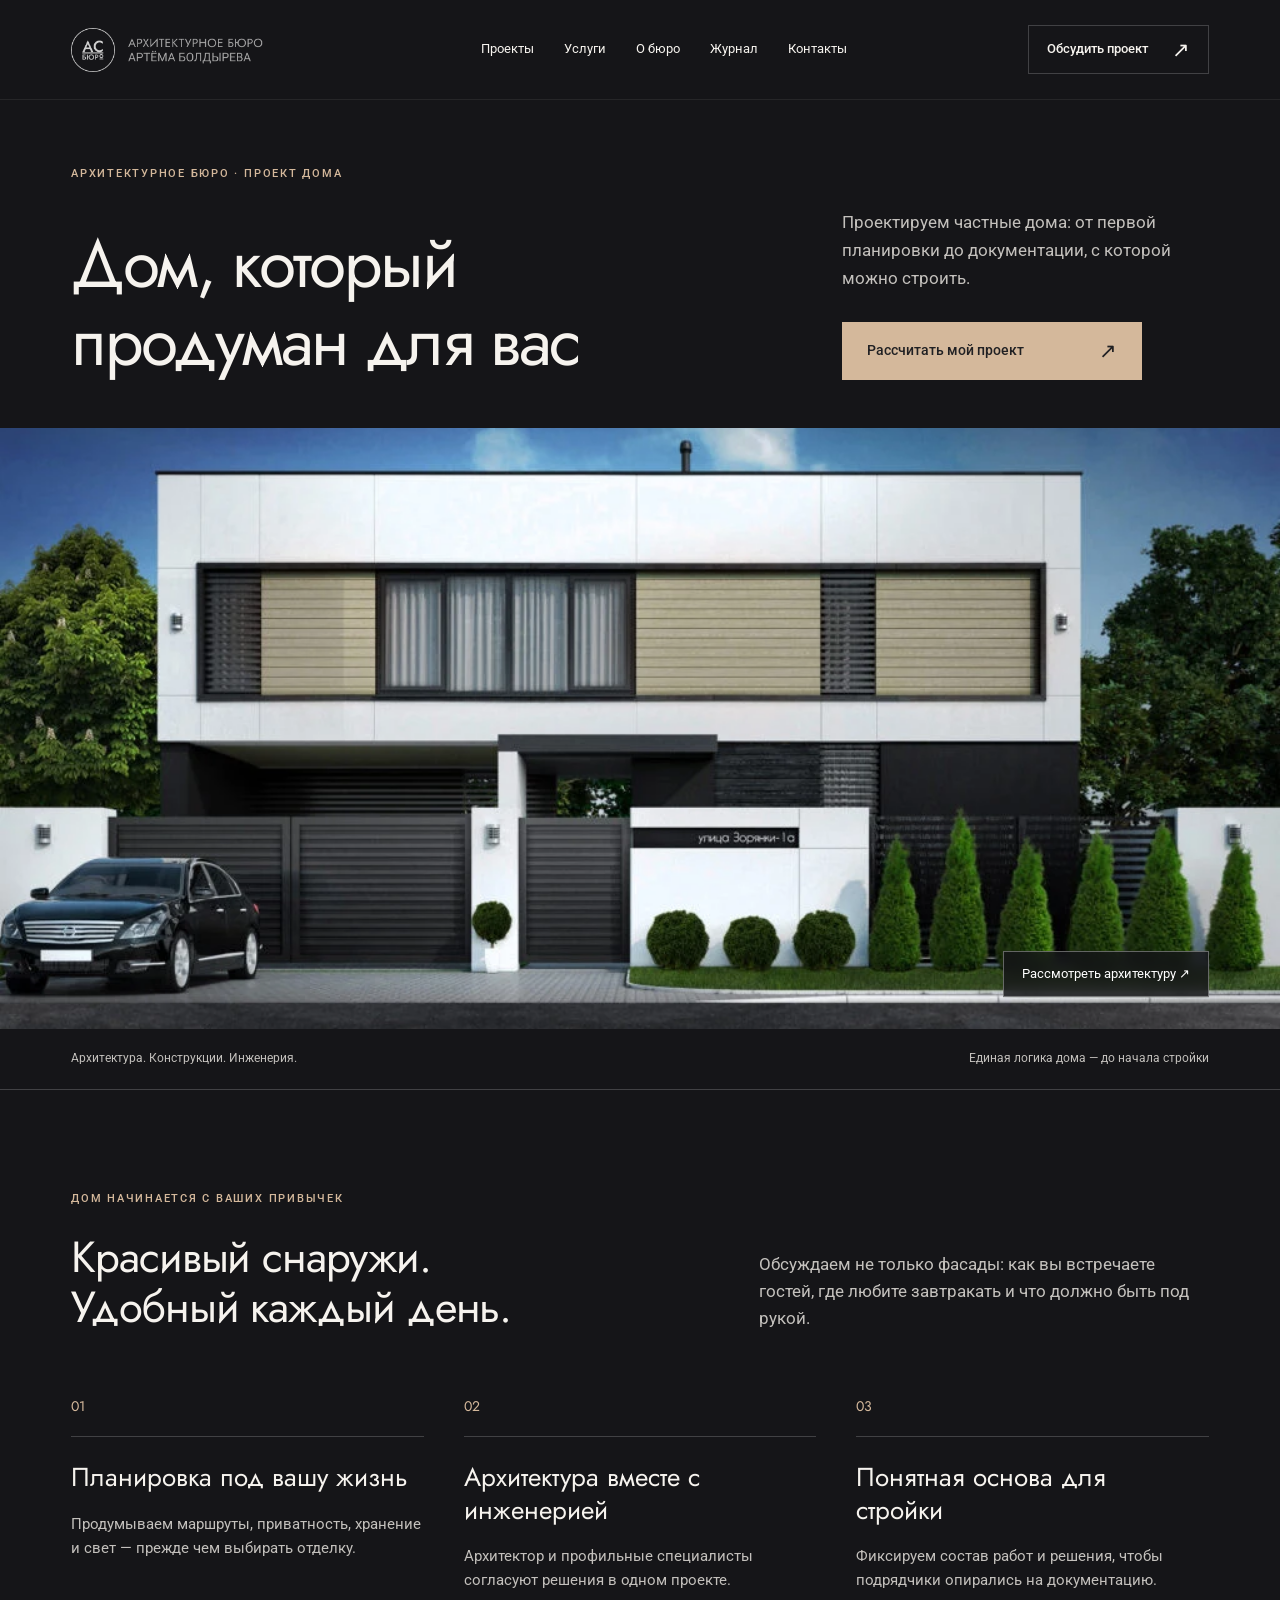
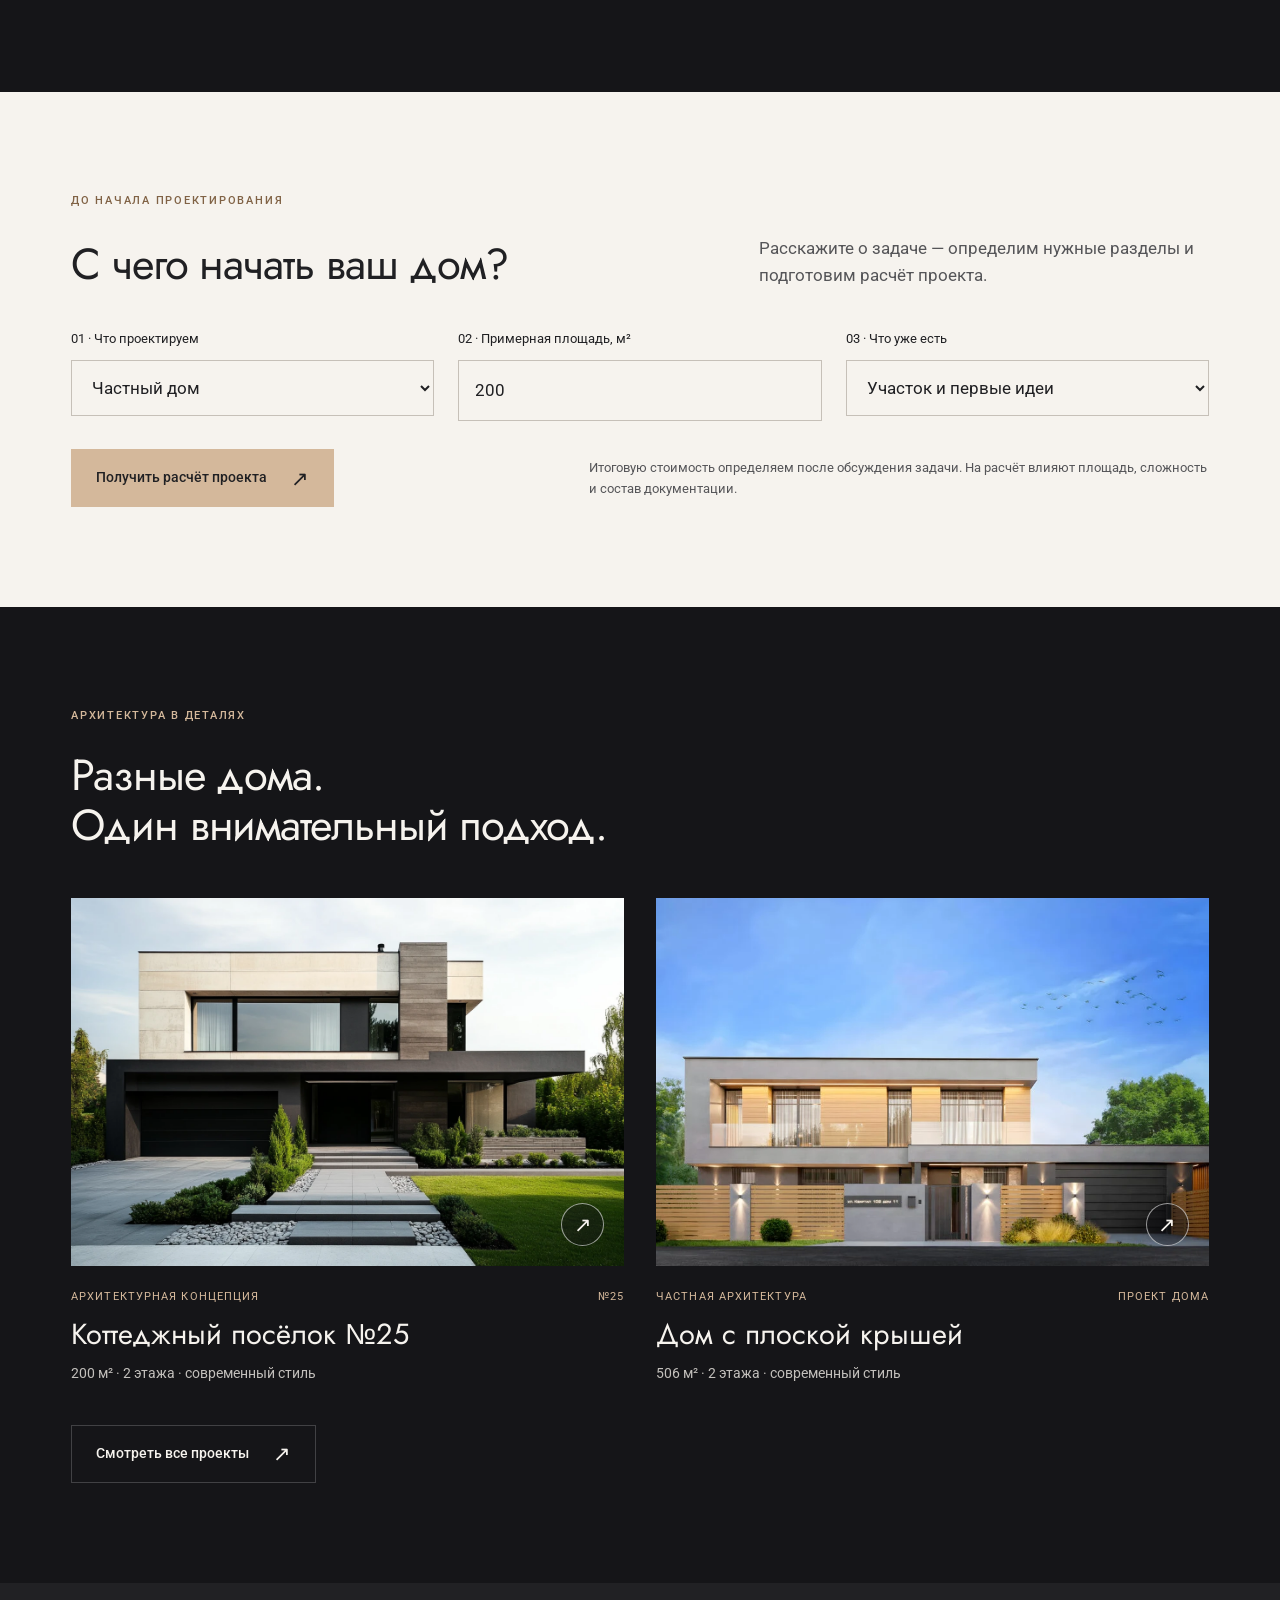
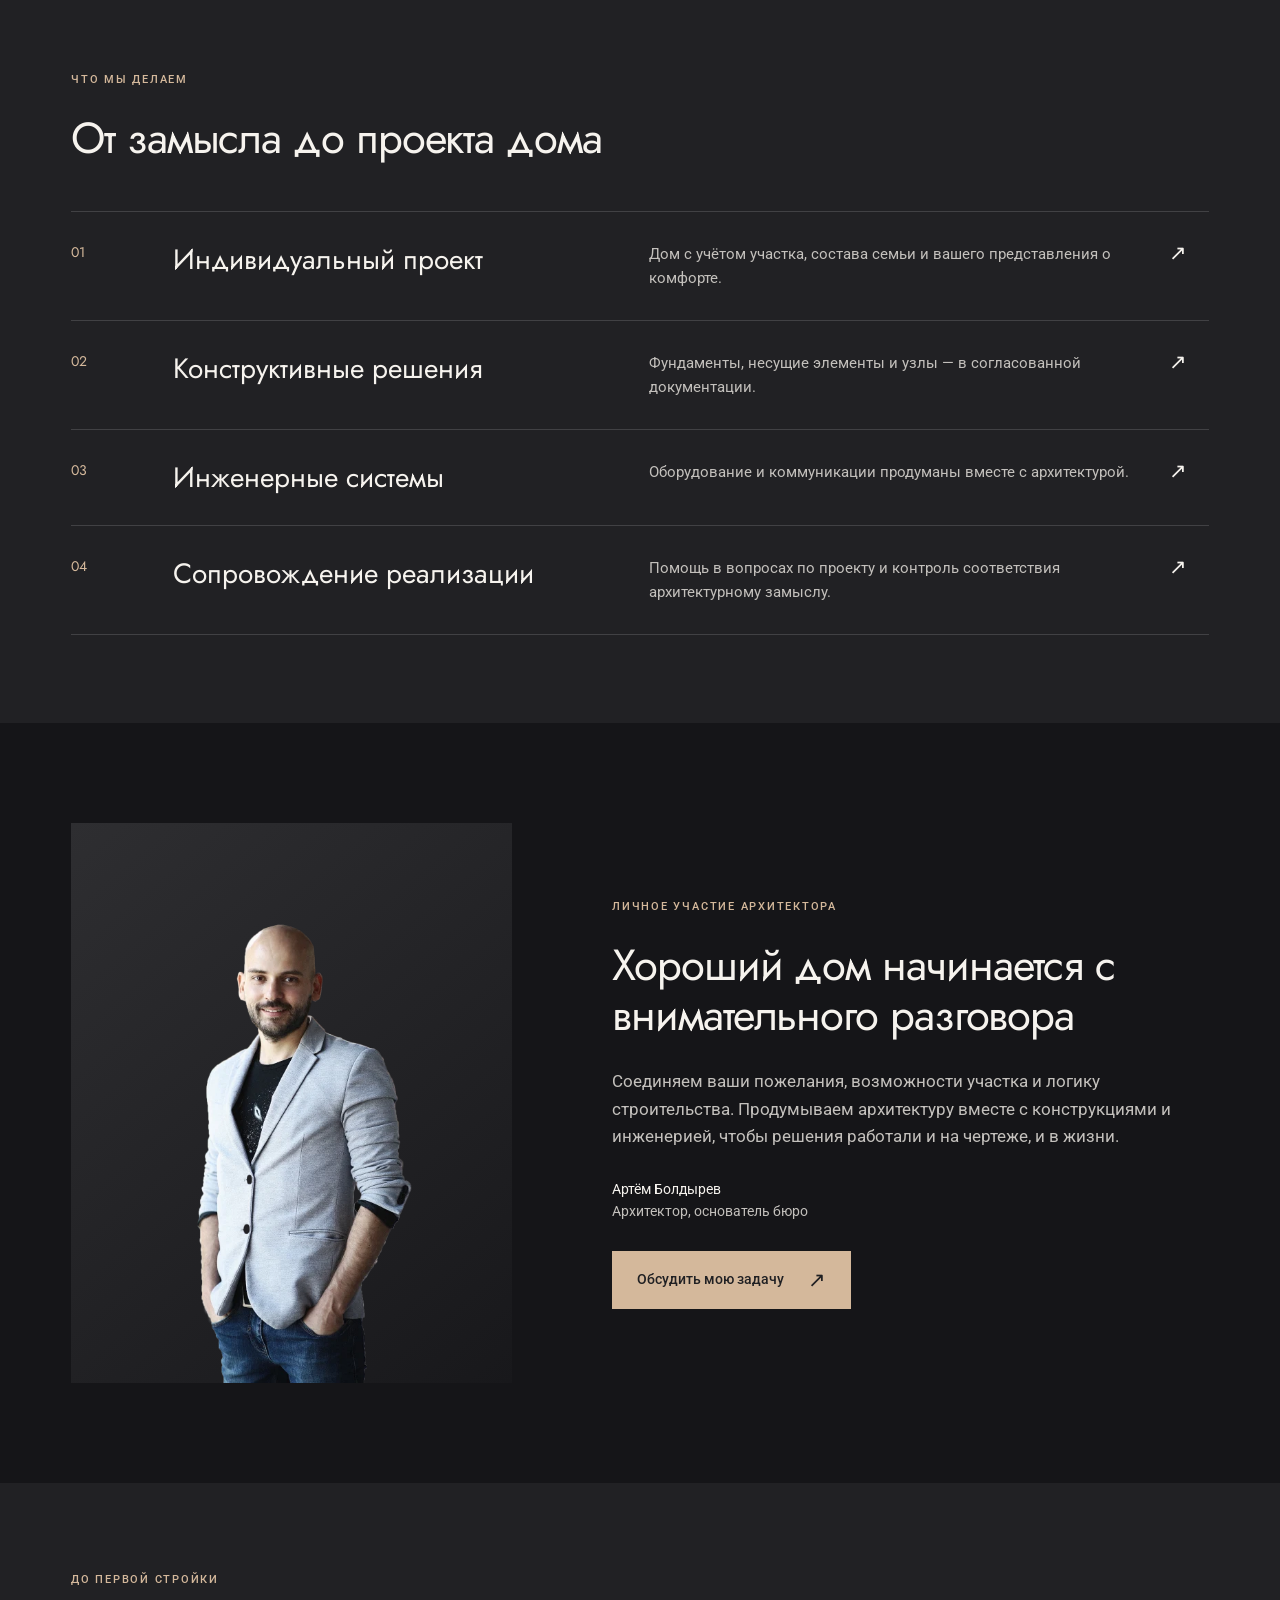
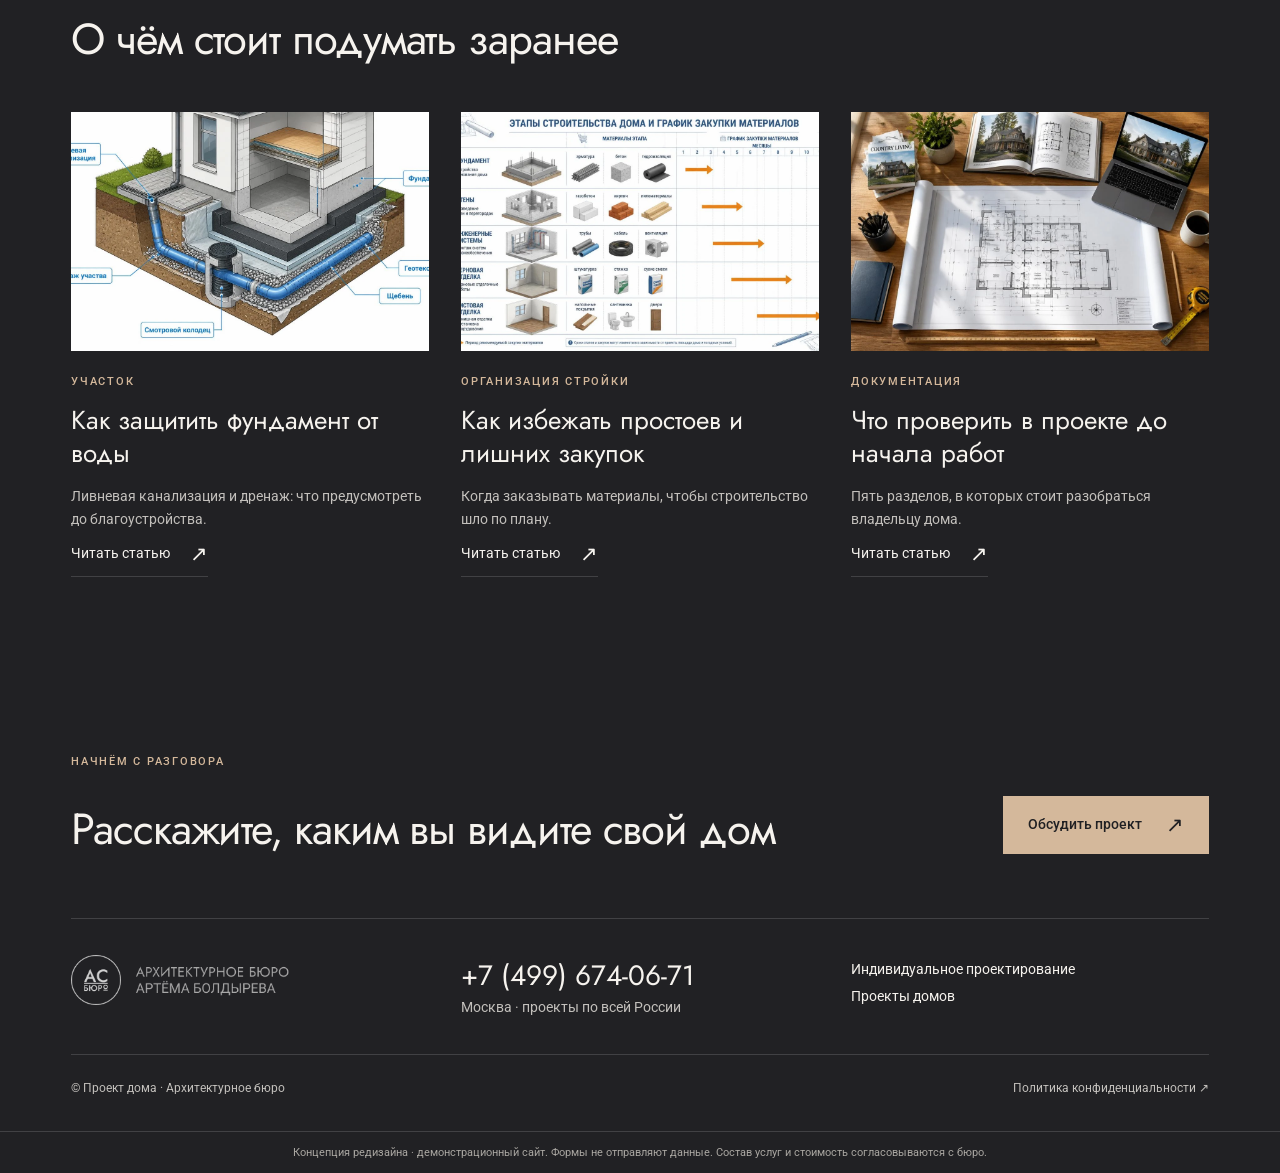
==== project-doma/index.html @ c13c6ff3 "Add architecture website redesign preview and Figma layouts" ====
<!doctype html><html lang="ru"><head><meta charset="utf-8"><meta name="viewport" content="width=device-width,initial-scale=1"><meta name="robots" content="noindex,nofollow"><title>Проект дома — архитектура для вашей жизни</title><meta name="description" content="Концепция редизайна архитектурного бюро. Дома, продуманные для жизни."><link rel="stylesheet" href="style.css"><script src="app.js" defer></script></head><body data-page="home"><noscript>Для просмотра интерактивного макета включите JavaScript.</noscript></body></html>
---- project-doma/style.css ----
@import url('./assets/fonts.css');
:root{--bg:#151518;--surface:#212124;--line:#414144;--text:#f6f3ee;--muted:#c3c0bc;--bronze:#a78364;--accent:#d4b89b;--ink:#202023;--space:clamp(24px,5.55vw,88px)}
*{box-sizing:border-box}html{scroll-behavior:smooth;scroll-padding-top:24px}body{margin:0;background:var(--bg);color:var(--text);font:17px/1.6 Roboto,Arial,sans-serif}button,input,select{font:inherit}button,a,input,select{touch-action:manipulation}a{color:inherit;text-decoration:none}button{cursor:pointer}img{display:block;width:100%;object-fit:cover}button{color:inherit}button:focus-visible,a:focus-visible,input:focus-visible,select:focus-visible,summary:focus-visible{outline:2px solid var(--accent);outline-offset:5px}h1,h2,h3,p{margin:0}h1,h2,h3{font-family:Jost,Arial,sans-serif;font-weight:400;line-height:1.15}h1{font-size:clamp(48px,5.3vw,82px);letter-spacing:-.035em}h2{font-size:clamp(36px,3.4vw,52px);letter-spacing:-.025em}h3{font-size:28px;line-height:1.25}p{color:var(--muted)}.container{max-width:1600px;margin:auto;padding:0 var(--space)}.section{padding:100px var(--space);max-width:1600px;margin:auto}.surface{background:var(--surface)}.surface>.section{padding-top:88px;padding-bottom:88px}.label{font-size:11px;text-transform:uppercase;letter-spacing:.16em;color:var(--accent);display:block;margin-bottom:25px;font-weight:500}.section-head{display:flex;align-items:end;justify-content:space-between;gap:40px;margin-bottom:48px}.section-head h2{max-width:800px}.section-head p{max-width:450px}.lead{font-size:19px;line-height:1.65;max-width:650px}.small{font-size:13px;line-height:1.65}.muted{color:var(--muted)}.btn{display:inline-flex;align-items:center;justify-content:space-between;gap:24px;padding:17px 24px;min-height:58px;background:var(--accent);border:1px solid var(--accent);color:var(--ink);font-size:14px;line-height:1.4;font-weight:500;transition:background .2s,border-color .2s}.btn:hover{background:#e3ceb7;border-color:#e3ceb7}.btn.outline{background:transparent;border-color:var(--line);color:var(--text)}.btn.outline:hover{border-color:var(--accent)}.arrow{font-family:Arial,sans-serif;font-size:21px;line-height:1}.text-link{display:inline-flex;align-items:center;gap:20px;border-bottom:1px solid var(--line);padding:12px 0;font-size:14px}.text-link:hover{border-color:var(--accent);color:var(--accent)}.site-header{max-width:1600px;padding:25px var(--space);margin:auto;display:flex;align-items:center;justify-content:space-between;gap:36px;border-bottom:1px solid #ffffff12}.brand{width:228px;flex-shrink:0}.brand img{height:44px;object-fit:contain;object-position:left center}.site-header nav{display:flex;gap:30px;font-size:13px}.site-header nav a:hover,.site-header nav a[aria-current=page]{color:var(--accent)}.site-header .btn{min-height:48px;padding:13px 18px;font-size:13px}.mobile-menu{display:none;background:none;border:0;padding:12px 0;font-size:14px}.hero{padding-top:65px;padding-bottom:48px}.hero-grid{display:grid;grid-template-columns:1.6fr .85fr;gap:80px;align-items:end}.hero-grid .lead{font-size:17px}.hero-grid .btn{margin-top:30px;min-width:300px}.hero-image{width:100%;height:clamp(420px,47vw,700px);position:relative;overflow:hidden}.hero-image img{height:100%;object-position:center 54%}.hero-image button{position:absolute;bottom:32px;right:var(--space);background:#151518cc;border:1px solid #ffffff55;color:white;padding:12px 18px;font-size:13px;backdrop-filter:blur(6px)}.image-caption{padding:20px var(--space);display:flex;justify-content:space-between;font-size:12px;color:var(--muted);border-bottom:1px solid var(--line);max-width:1600px;margin:auto}.features{display:grid;grid-template-columns:repeat(3,1fr);gap:40px;margin-top:64px}.feature .number{font:14px Jost;color:var(--accent);display:block;border-bottom:1px solid var(--line);padding-bottom:20px;margin-bottom:24px}.feature h3{font-size:26px;max-width:340px}.feature p{margin-top:18px;font-size:15px}.light{background:var(--text);color:var(--ink)}.light p{color:#555558}.light .label{color:#806245}.light .section-head{margin-bottom:40px}.calc-grid{display:grid;grid-template-columns:repeat(3,1fr);gap:24px}.field-label{display:block;font-size:13px;margin-bottom:10px}input,select{width:100%;border:1px solid var(--line);padding:16px;background:var(--surface);color:var(--text);min-height:56px;border-radius:0}select{appearance:auto}input::placeholder{color:var(--muted)}.light input,.light select{background:transparent;color:var(--ink);border-color:#c6c0b8}.calc-bottom{display:flex;gap:40px;align-items:center;justify-content:space-between;margin-top:28px}.calc-bottom p{max-width:620px}.project-grid{display:grid;grid-template-columns:repeat(2,minmax(0,1fr));gap:48px 32px}.project-card{display:block;min-width:0}.project-card .image-wrap{overflow:hidden;position:relative}.project-card img{aspect-ratio:1.5;transition:transform .5s}.project-card:hover img{transform:scale(1.025)}.project-card .image-wrap .round{position:absolute;bottom:20px;right:20px;display:grid;place-items:center;width:43px;height:43px;border:1px solid #ffffff90;border-radius:50%;background:#1515186b}.project-card .project-meta{display:flex;justify-content:space-between;gap:16px;color:var(--accent);font-size:11px;text-transform:uppercase;letter-spacing:.1em;margin-top:22px;margin-bottom:10px}.project-card h3{font-size:29px}.project-card p{font-size:14px;margin-top:10px}.section-action{margin-top:40px}.service-list{margin-top:48px}.service-row{display:grid;grid-template-columns:70px 1fr 1.1fr 40px;gap:32px;border-top:1px solid var(--line);padding:30px 0;align-items:start}.service-row .number{color:var(--accent);font:14px Jost}.service-row p{font-size:15px}.service-row:last-child{border-bottom:1px solid var(--line)}.service-row:hover h3{color:var(--accent)}.founder{display:grid;grid-template-columns:.85fr 1.15fr;gap:100px;align-items:center}.portrait{height:560px;background:linear-gradient(140deg,#2e2e31,#18181b);overflow:hidden}.portrait img{height:100%;object-fit:contain;object-position:center bottom}.founder h2{margin-bottom:28px}.founder .signature{color:var(--text);font-size:14px;margin:28px 0}.journal-grid{display:grid;grid-template-columns:repeat(3,1fr);gap:32px}.journal-card img{aspect-ratio:1.5}.journal-card .label{margin-top:22px;margin-bottom:14px}.journal-card h3{font-size:26px}.journal-card p{font-size:14px;margin-top:16px}.footer .section{padding-bottom:32px}.footer-cta{display:flex;align-items:end;gap:64px;justify-content:space-between;padding-bottom:64px}.footer-cta h2{max-width:800px}.footer-cta .btn{flex-shrink:0}.footer-bottom{display:grid;grid-template-columns:1fr 1fr 1fr;gap:32px;padding:36px 0;border-top:1px solid var(--line)}.footer-bottom p,.footer-bottom a{font-size:14px}.footer-phone{font:28px Jost!important}.footer-small{display:flex;justify-content:space-between;padding-top:24px;border-top:1px solid var(--line);font-size:12px;color:var(--muted)}.crumbs{font-size:12px;color:var(--muted);margin-bottom:40px;display:flex;gap:14px;flex-wrap:wrap}.crumbs a{color:var(--accent)}.service-hero{padding-top:40px;padding-bottom:56px}.service-hero h1{max-width:920px}.service-hero .hero-grid{margin-top:28px;grid-template-columns:1.5fr 1fr;align-items:center}.service-hero .hero-grid .btn{margin:0}.service-hero .hero-grid p{max-width:650px}.scope-grid{display:grid;grid-template-columns:repeat(3,1fr);gap:28px}.scope{padding:32px;background:var(--surface);border-top:2px solid var(--bronze)}.scope .label{margin-bottom:24px}.scope h3{margin-bottom:26px}.scope ul{padding-left:18px;color:var(--muted);font-size:15px;line-height:1.8}.scope .small{border-top:1px solid var(--line);padding-top:20px}.steps{margin-top:48px}.step{display:grid;grid-template-columns:70px 1fr 1fr;gap:32px;padding:30px 0;border-top:1px solid var(--line)}.step>span{font:18px Jost;color:var(--accent)}.step p{font-size:16px}.document-grid{display:grid;grid-template-columns:repeat(3,1fr);gap:28px}.document-preview{background:#fff;border:0;padding:16px;position:relative}.document-preview img{height:400px;object-fit:contain}.document-preview span{position:absolute;bottom:18px;right:18px;background:var(--ink);color:white;padding:8px 14px;font-size:12px}.faq{max-width:1000px;margin-top:40px}.faq details{border-top:1px solid var(--line);padding:24px 0}.faq summary{cursor:pointer;font:25px/1.4 Jost;list-style:none;display:flex;justify-content:space-between;gap:32px}.faq summary::after{content:'+';color:var(--accent)}.faq details[open] summary::after{content:'−'}.faq details p{padding-top:18px;max-width:830px;font-size:16px}.catalog-title{padding-top:40px;padding-bottom:44px}.catalog-title p{margin-top:24px;max-width:650px}.catalog-layout{display:grid;grid-template-columns:246px minmax(0,1fr);gap:56px;padding-bottom:88px}.filters{align-self:start;border-top:1px solid var(--line);padding-top:24px}.filters-head{display:flex;justify-content:space-between;align-items:center;margin-bottom:24px}.filters-head h3{font-size:23px}.reset{border:0;background:none;color:var(--accent);font-size:12px;padding:8px}.filter-group{border:0;border-bottom:1px solid var(--line);padding:0 0 24px;margin:0 0 24px}.filter-group legend{font-size:15px;margin-bottom:14px}.check{display:flex;align-items:center;gap:10px;color:var(--muted);font-size:14px;margin-bottom:12px;cursor:pointer}.check input{appearance:none;width:17px;height:17px;min-height:0;flex:0 0 17px;border:1px solid #717176;padding:0;display:grid;place-content:center}.check input:checked{background:var(--accent);border-color:var(--accent)}.check input:checked::after{content:'✓';color:var(--ink);font-size:13px;font-weight:bold}.two-input{display:flex;gap:10px}.two-input input{width:calc(50% - 5px);font-size:13px;padding:10px;min-height:44px}.catalog-toolbar{display:flex;justify-content:space-between;align-items:center;gap:16px;margin-bottom:28px;font-size:13px}.catalog-toolbar select{width:220px;padding:10px 14px;min-height:44px;font-size:13px;background:none}.catalog-grid{gap:40px 28px}.catalog-grid .project-card h3{font-size:24px}.catalog-grid .project-card img{aspect-ratio:1.3}.chips{display:flex;flex-wrap:wrap;gap:8px;margin-bottom:24px}.chip{background:var(--surface);border:1px solid var(--line);padding:8px 12px;font-size:12px;color:var(--text)}.filter-toggle{display:none}.empty{padding:60px 24px;border:1px solid var(--line);text-align:center;grid-column:1/-1}.empty h3{margin-bottom:20px}.catalog-note{margin-top:40px;border-top:1px solid var(--line);padding-top:24px;max-width:700px}.seo-row{display:grid;grid-template-columns:1fr 1fr;gap:80px}.seo-row p{margin-bottom:22px}.project-intro{padding-top:40px;padding-bottom:40px}.project-intro h1{max-width:1000px}.project-topline{display:flex;align-items:center;justify-content:space-between;gap:24px}.project-specs{display:grid;grid-template-columns:repeat(3,1fr) 1.6fr;gap:32px;align-items:center;padding:40px var(--space);max-width:1600px;margin:auto;border-bottom:1px solid var(--line)}.spec span{display:block;font-size:12px;color:var(--muted);margin-bottom:4px}.spec strong{font:32px Jost}.gallery-main{position:relative}.gallery-main>img{height:650px}.gallery-controls{position:absolute;bottom:24px;left:var(--space);right:var(--space);display:flex;justify-content:space-between;align-items:center}.gallery-controls button{background:#151518d9;border:1px solid #ffffff66;padding:12px 20px;color:white}.gallery-count{font-size:13px;background:#151518b8;padding:10px 18px}.thumbs{display:flex;gap:16px;padding-top:20px}.thumb{width:155px;border:1px solid transparent;padding:4px;background:none}.thumb img{height:94px}.thumb.active{border-color:var(--accent)}.project-body{display:grid;grid-template-columns:1.2fr 1fr;gap:100px}.project-body h2{margin-bottom:28px}.project-body p{margin-bottom:22px}.project-detail-list{border-top:1px solid var(--line)}.detail-row{display:flex;gap:20px;justify-content:space-between;padding:20px 0;border-bottom:1px solid var(--line);font-size:14px}.detail-row span{color:var(--muted)}dialog{background:var(--surface);color:var(--text);border:1px solid var(--line);padding:40px;width:min(560px,calc(100% - 32px));max-height:90vh;overflow:auto}dialog::backdrop{background:#08080bd9;backdrop-filter:blur(4px)}dialog h2{font-size:38px;margin-bottom:16px}dialog .close{float:right;border:0;background:none;color:var(--muted);font-size:26px;margin:-20px -15px 0 12px;width:44px;height:44px}dialog form{display:grid;gap:20px;margin-top:28px}dialog .btn{width:100%;margin-top:4px}dialog .small{font-size:12px}.consent{display:flex;align-items:start;gap:12px;font-size:12px;color:var(--muted)}.consent input{width:18px;min-height:18px;margin:3px 0;flex-shrink:0;accent-color:var(--accent)}#lightbox{width:min(1300px,95vw);padding:30px}#lightbox img{max-height:80vh;object-fit:contain}.mobile-drawer{width:100%;height:100%;max-height:100%;max-width:100%;border:0;margin:0;padding:28px}.menu-links{display:grid;gap:24px;margin-top:60px;font:32px Jost}.prototype-note{font-size:11px;color:#a9a6a1;border-top:1px solid var(--line);padding:12px var(--space);background:var(--surface);text-align:center}.toast{padding:16px;background:#282d28;font-size:14px;line-height:1.5;margin-top:16px}.gallery-controls button:hover{background:var(--ink)}.review-nav{padding:16px 24px;display:flex;gap:24px;justify-content:center;flex-wrap:wrap;border-bottom:1px solid var(--line);font-size:12px}.review-nav a:hover{color:var(--accent)}[hidden]{display:none!important}
@media(min-width:1600px){.hero-image,.gallery-main{max-width:1600px;margin:auto}}
@media(max-width:1100px){.site-header nav{gap:18px}.site-header .btn{display:none}.hero-grid{gap:40px}.founder{gap:48px}.catalog-layout{grid-template-columns:210px 1fr;gap:30px}.project-specs{gap:20px}.hero-grid .btn{min-width:0}}
@media(max-width:760px){body{font-size:16px}.section{padding:64px 24px}.surface>.section{padding-top:64px;padding-bottom:64px}.site-header{padding:22px 24px;gap:20px}.brand{width:204px}.brand img{height:39px}.site-header nav{display:none}.mobile-menu{display:block}.hero{padding:38px 24px 32px}.hero h1{font-size:47px;line-height:1.08}.hero-grid{grid-template-columns:1fr;gap:24px}.hero-grid .lead{font-size:16px}.hero-grid .btn{width:100%;margin-top:24px}.label{font-size:10px;margin-bottom:20px;letter-spacing:.13em}.hero-image{height:350px}.hero-image button{right:24px;bottom:20px;font-size:11px;padding:9px 12px}.image-caption{padding:18px 24px;font-size:11px}.image-caption span:last-child{display:none}.section-head{display:block;margin-bottom:32px}.section-head p{margin-top:24px}.section-head .text-link{margin-top:20px}h2{font-size:36px;line-height:1.18}h3{font-size:25px}.lead{font-size:17px}.features{grid-template-columns:1fr;gap:32px;margin-top:40px}.feature h3{font-size:26px}.feature p{font-size:15px}.calc-grid{grid-template-columns:1fr;gap:22px}.calc-bottom{display:block;margin-top:24px}.calc-bottom .btn{width:100%;margin-bottom:20px}.calc-bottom p{font-size:12px}.project-grid{grid-template-columns:1fr;gap:40px}.project-card h3{font-size:27px}.project-card img{aspect-ratio:1.4}.project-card .project-meta{margin-top:18px;font-size:10px}.project-card p{font-size:13px}.section-action .btn{width:100%}.service-row{grid-template-columns:32px 1fr;gap:12px;padding:24px 0}.service-row h3{font-size:25px}.service-row p{grid-column:2}.service-row>.arrow{display:none}.founder{grid-template-columns:1fr;gap:36px}.portrait{height:380px}.founder .btn{width:100%}.journal-grid{grid-template-columns:1fr;gap:40px}.journal-card h3{font-size:27px}.journal-card img{aspect-ratio:1.65}.footer-cta{display:block;padding-bottom:40px}.footer-cta .btn{width:100%;margin-top:28px}.footer-bottom{grid-template-columns:1fr;gap:24px;padding:30px 0}.footer-small{display:block;font-size:11px}.footer-small a{display:block;margin-top:12px}.crumbs{margin-bottom:28px;font-size:11px}.service-hero{padding:28px 24px 36px}.service-hero h1{font-size:43px}.service-hero .hero-grid{grid-template-columns:1fr;gap:24px}.service-hero .hero-grid p{font-size:16px}.scope-grid{grid-template-columns:1fr;gap:20px}.scope{padding:28px}.steps{margin-top:32px}.step{grid-template-columns:32px 1fr;gap:16px}.step h3{font-size:25px}.step p{grid-column:2;font-size:15px}.document-grid{grid-template-columns:1fr;gap:20px}.document-preview img{height:340px}.faq summary{font-size:23px}.faq details p{font-size:15px}.catalog-title{padding:28px 24px 32px}.catalog-title h1{font-size:45px}.catalog-title p{font-size:15px}.catalog-layout{display:block;padding-bottom:56px}.filters{display:none}.filter-toggle{display:inline-flex;align-items:center;gap:12px;min-height:44px;padding:10px 16px;background:none;border:1px solid var(--line);font-size:13px}.catalog-toolbar{flex-wrap:wrap;margin-bottom:24px}.catalog-toolbar select{width:180px;font-size:12px}.result-count{width:100%;order:3;margin-top:12px}.catalog-grid .project-card h3{font-size:26px}.catalog-grid .project-card img{aspect-ratio:1.35}.seo-row{grid-template-columns:1fr;gap:24px}.project-intro{padding:28px 24px}.project-intro h1{font-size:43px}.project-topline{display:block}.project-specs{grid-template-columns:repeat(3,1fr);gap:20px;padding:28px 24px}.project-specs .btn{grid-column:1/-1}.spec span{font-size:10px}.spec strong{font-size:26px}.gallery-main>img{height:330px}.gallery-controls{left:20px;right:20px;bottom:18px}.gallery-controls button{padding:8px 12px;font-size:12px}.gallery-count{font-size:11px;padding:8px 10px}.thumbs{gap:10px}.thumb{width:100px}.thumb img{height:62px}.project-body{grid-template-columns:1fr;gap:36px}.project-body p{font-size:16px}.detail-row{font-size:13px}.footer .section{padding-bottom:28px}dialog{padding:28px 24px}dialog h2{font-size:32px}dialog .close{margin:-12px -12px 0 8px}.mobile-drawer .filters{display:block;border:0}.mobile-drawer h2{font-size:30px}#lightbox{padding:18px}#lightbox img{max-height:75vh}.review-nav{gap:12px;font-size:10px;padding:12px}.prototype-note{font-size:10px;padding:12px 24px}.hide-mobile{display:none}}
@media(prefers-reduced-motion:reduce){html{scroll-behavior:auto}*{transition:none!important}}
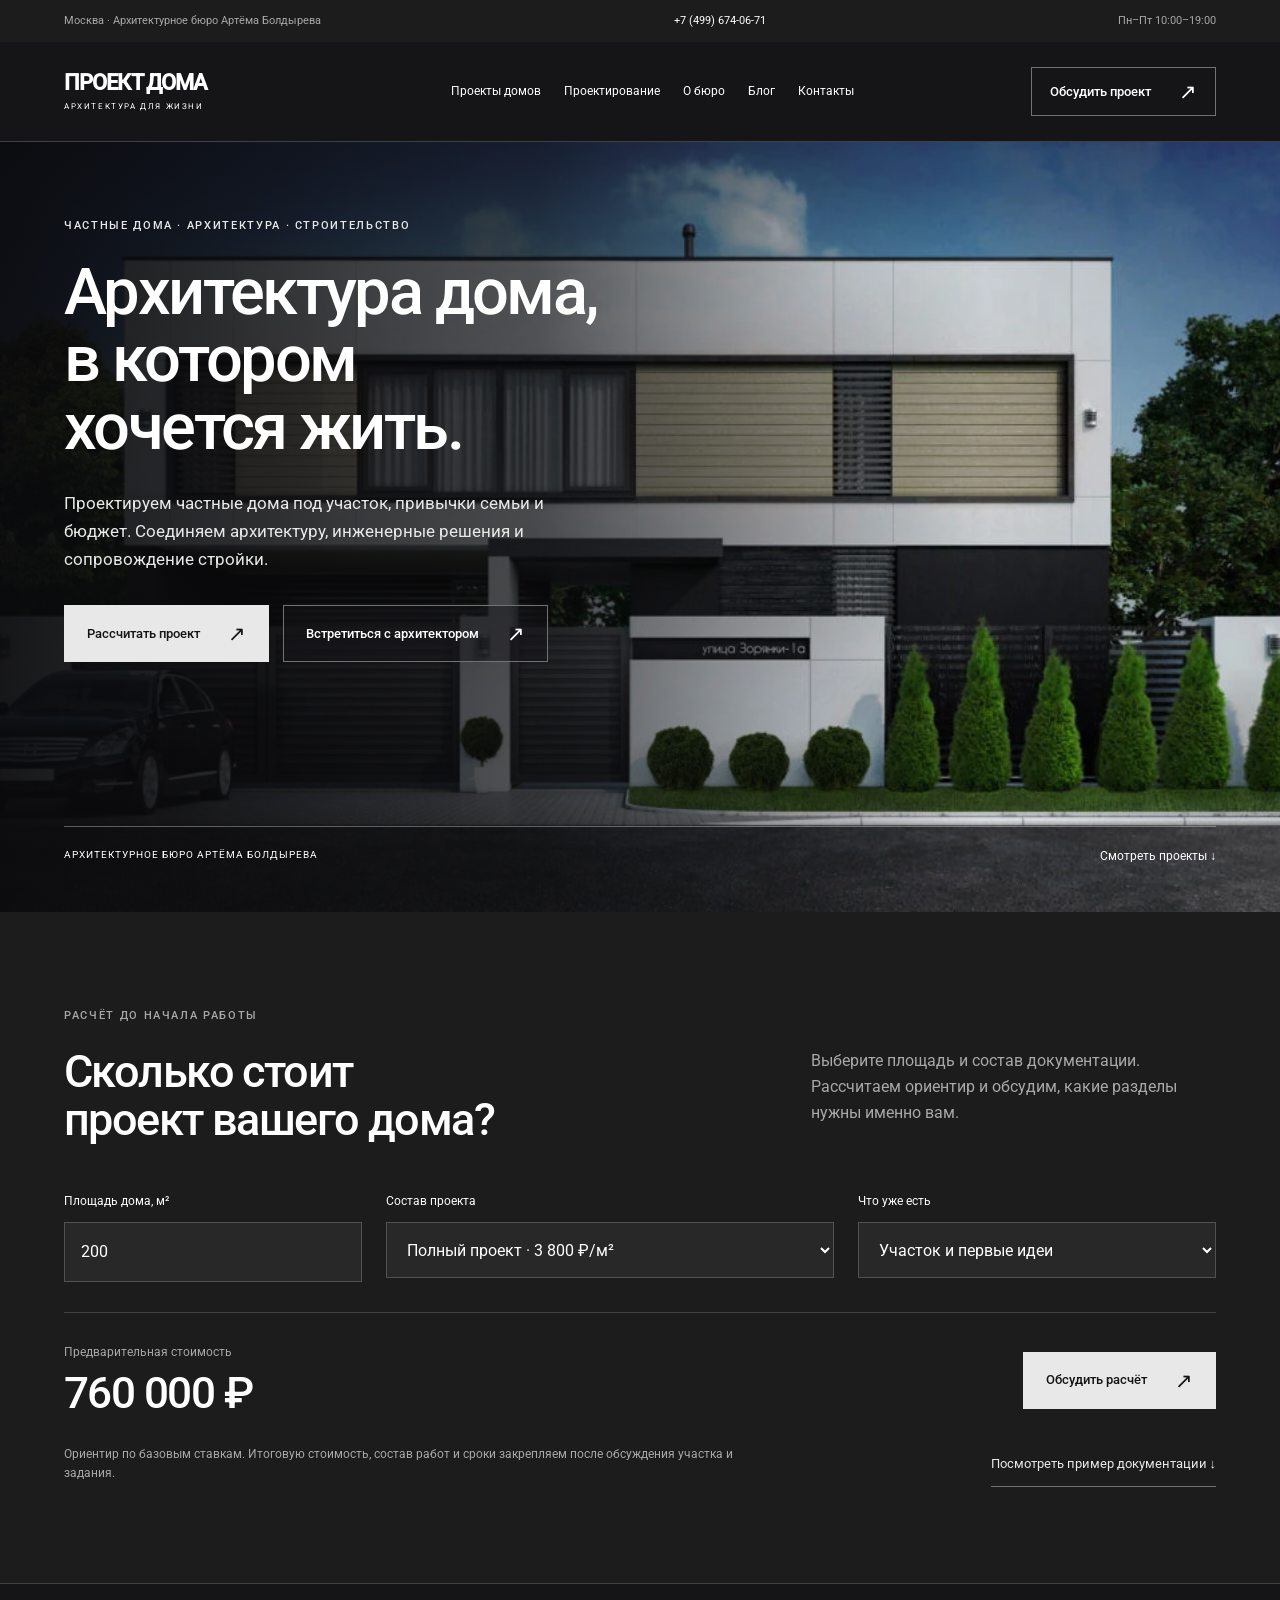
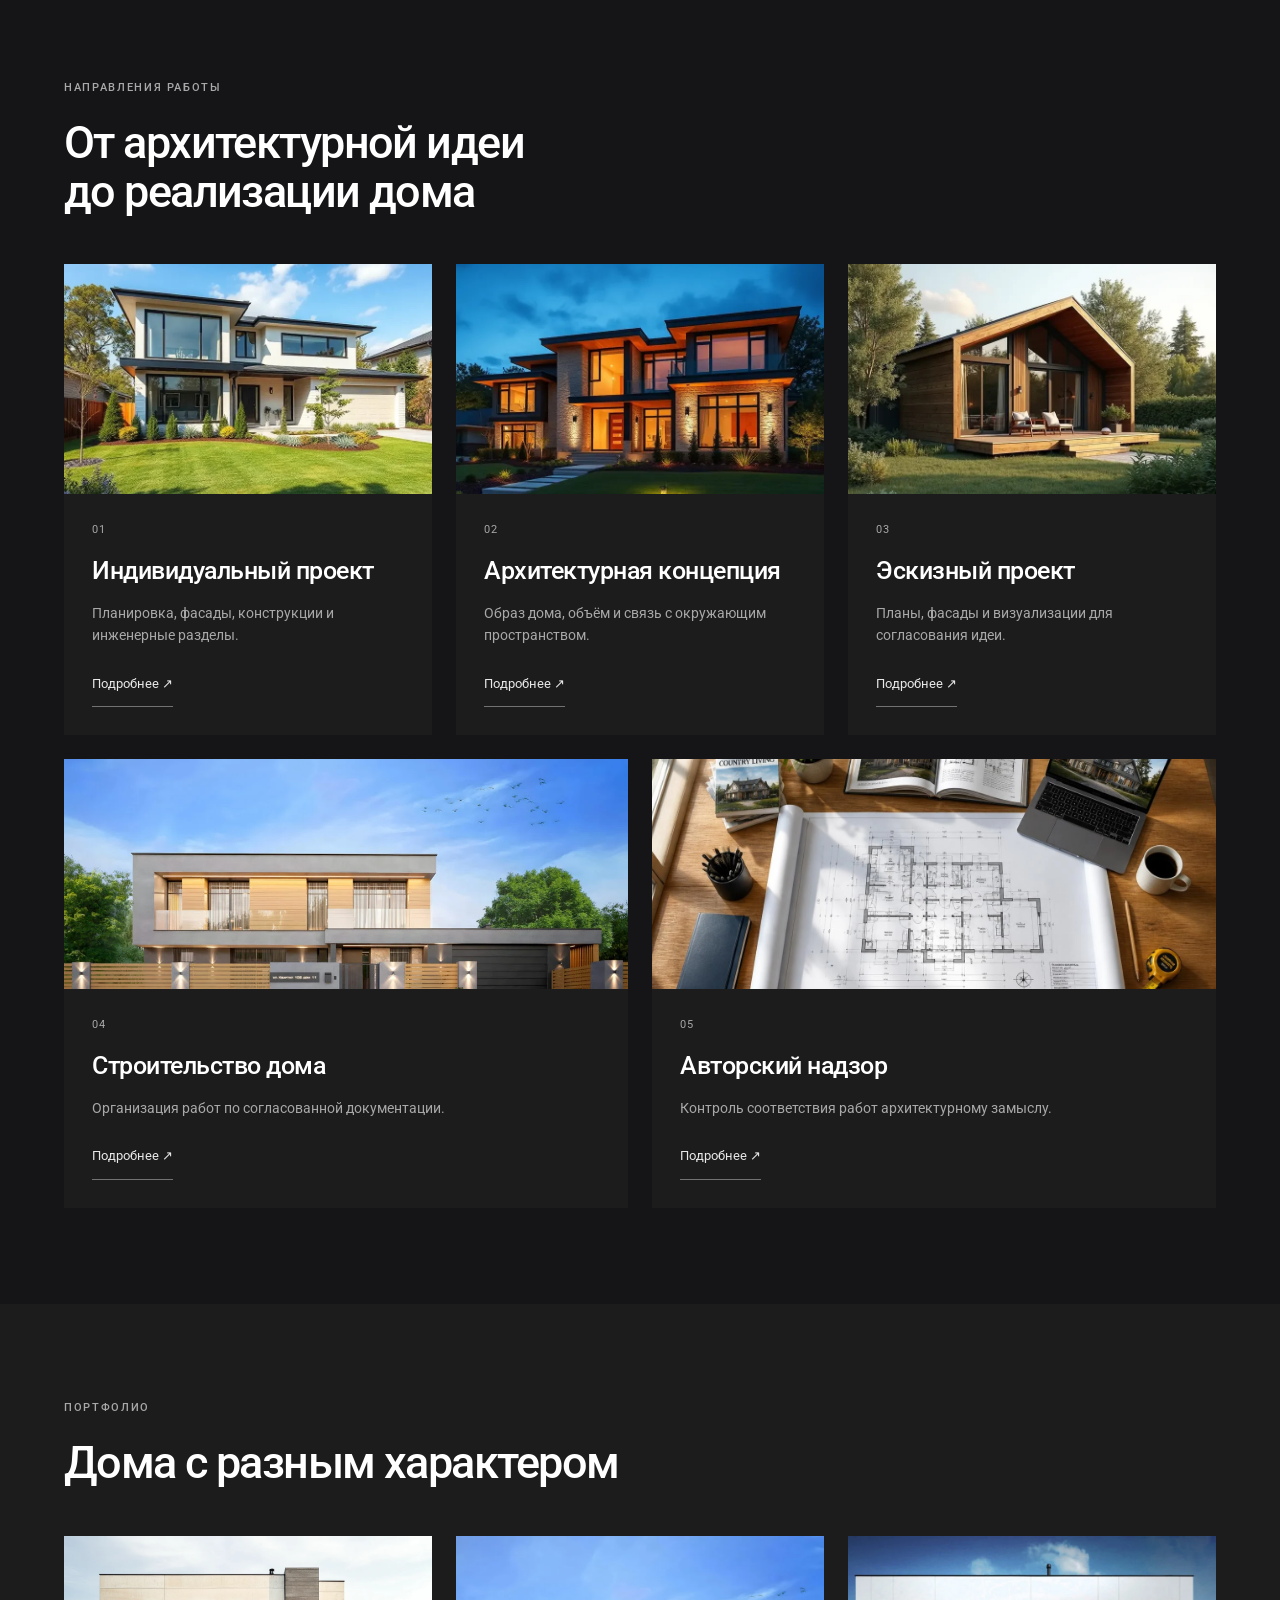
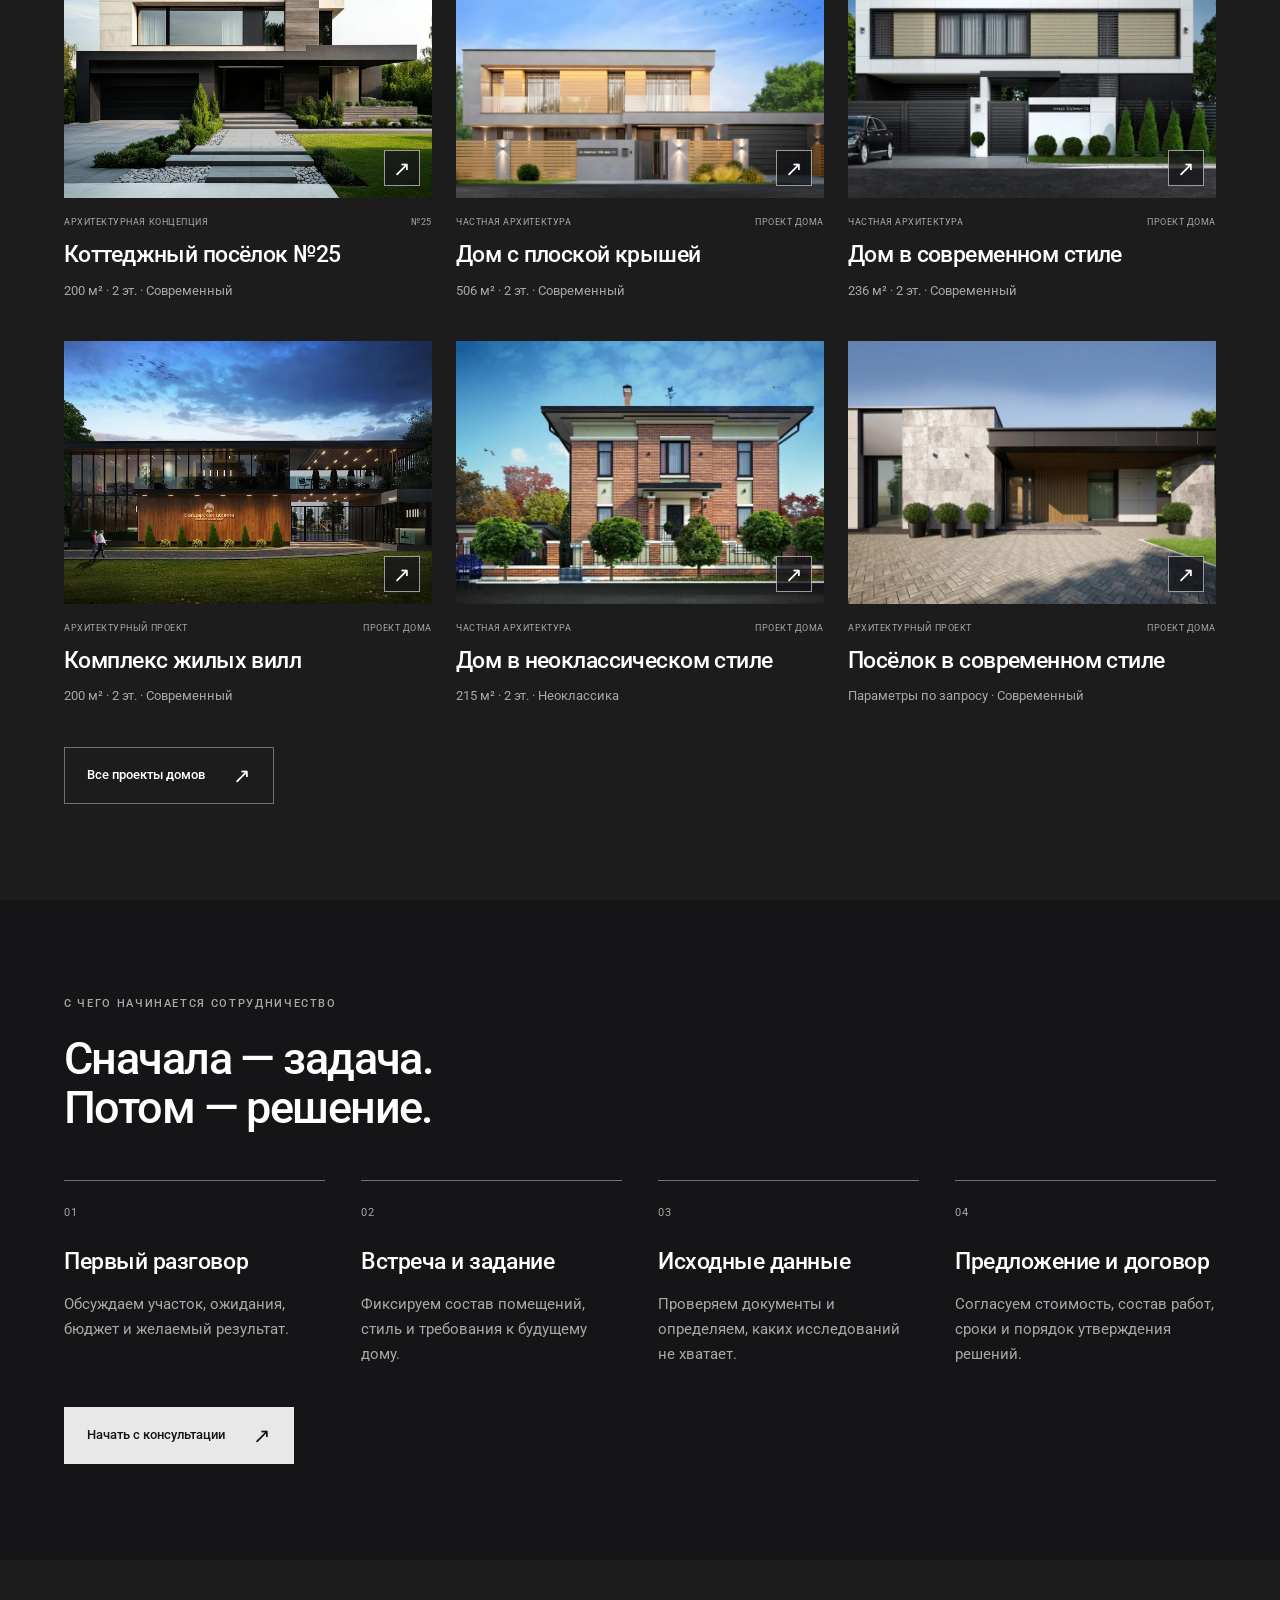
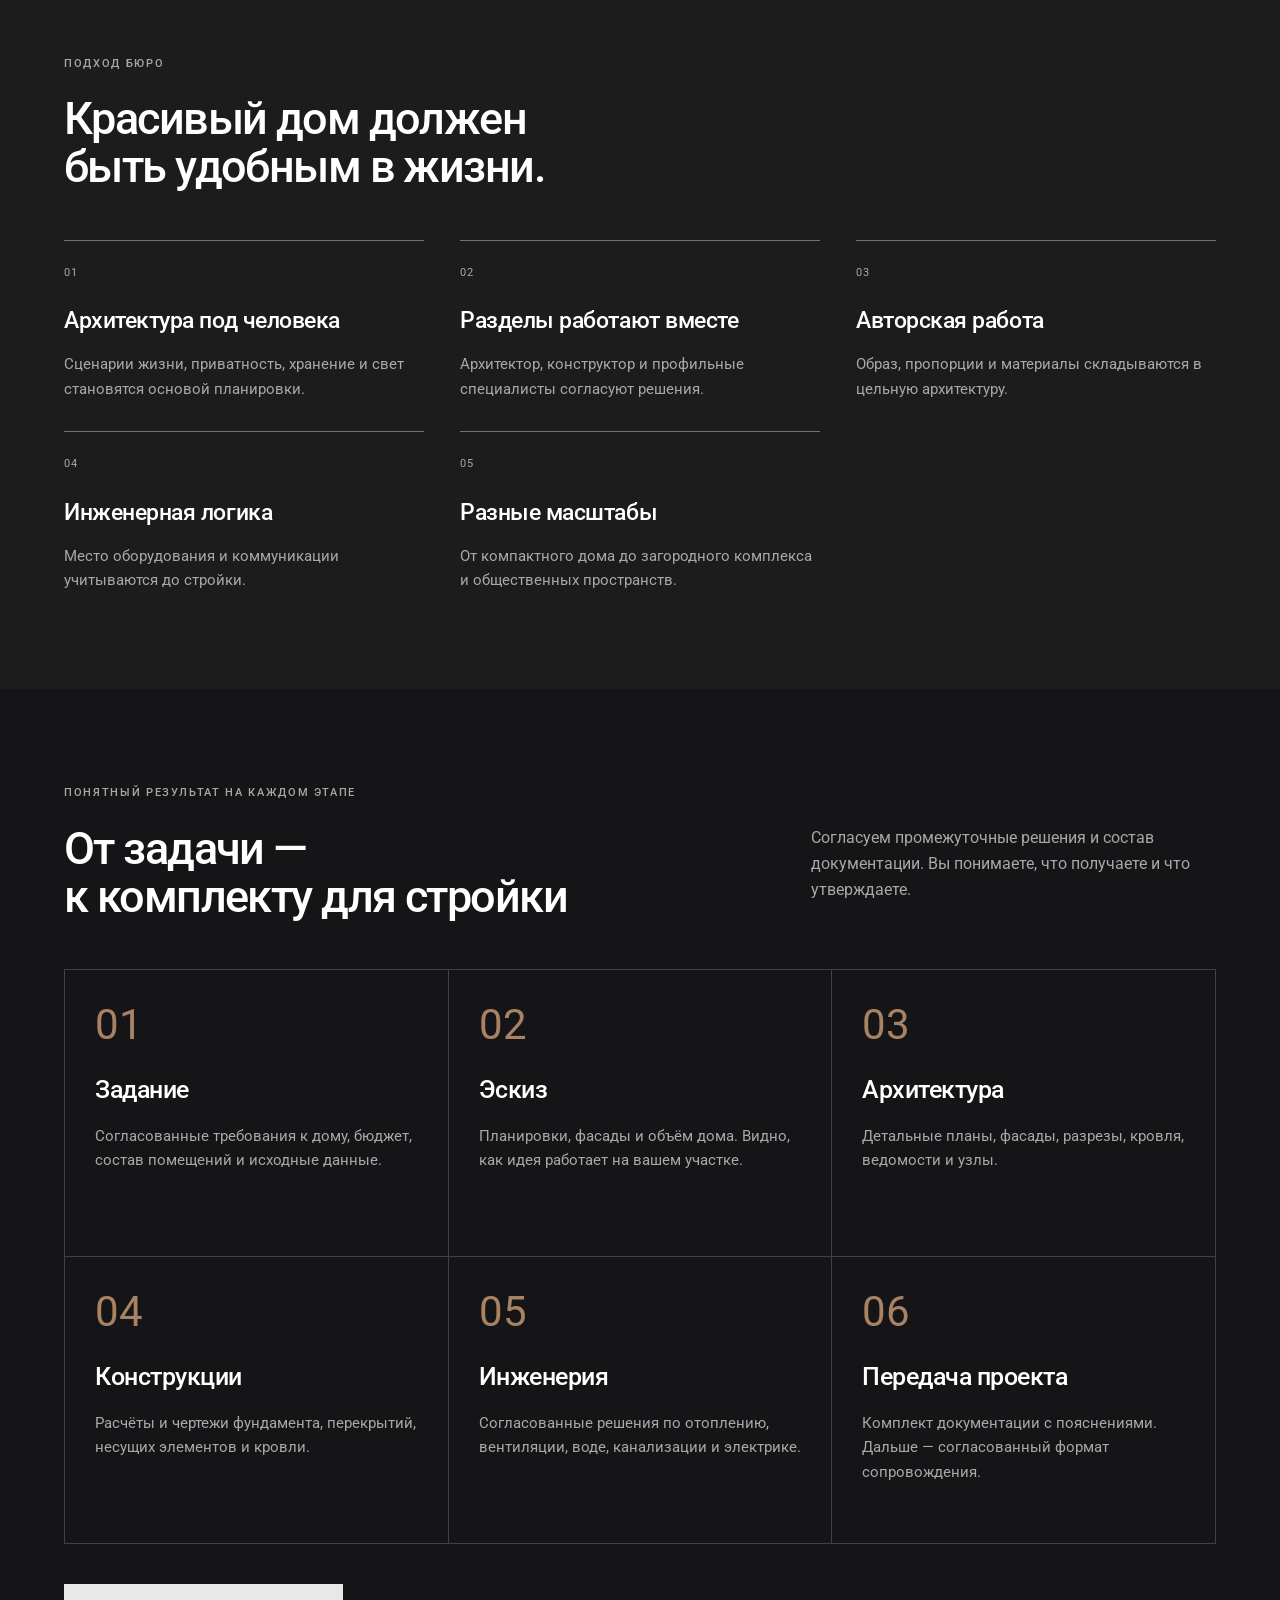
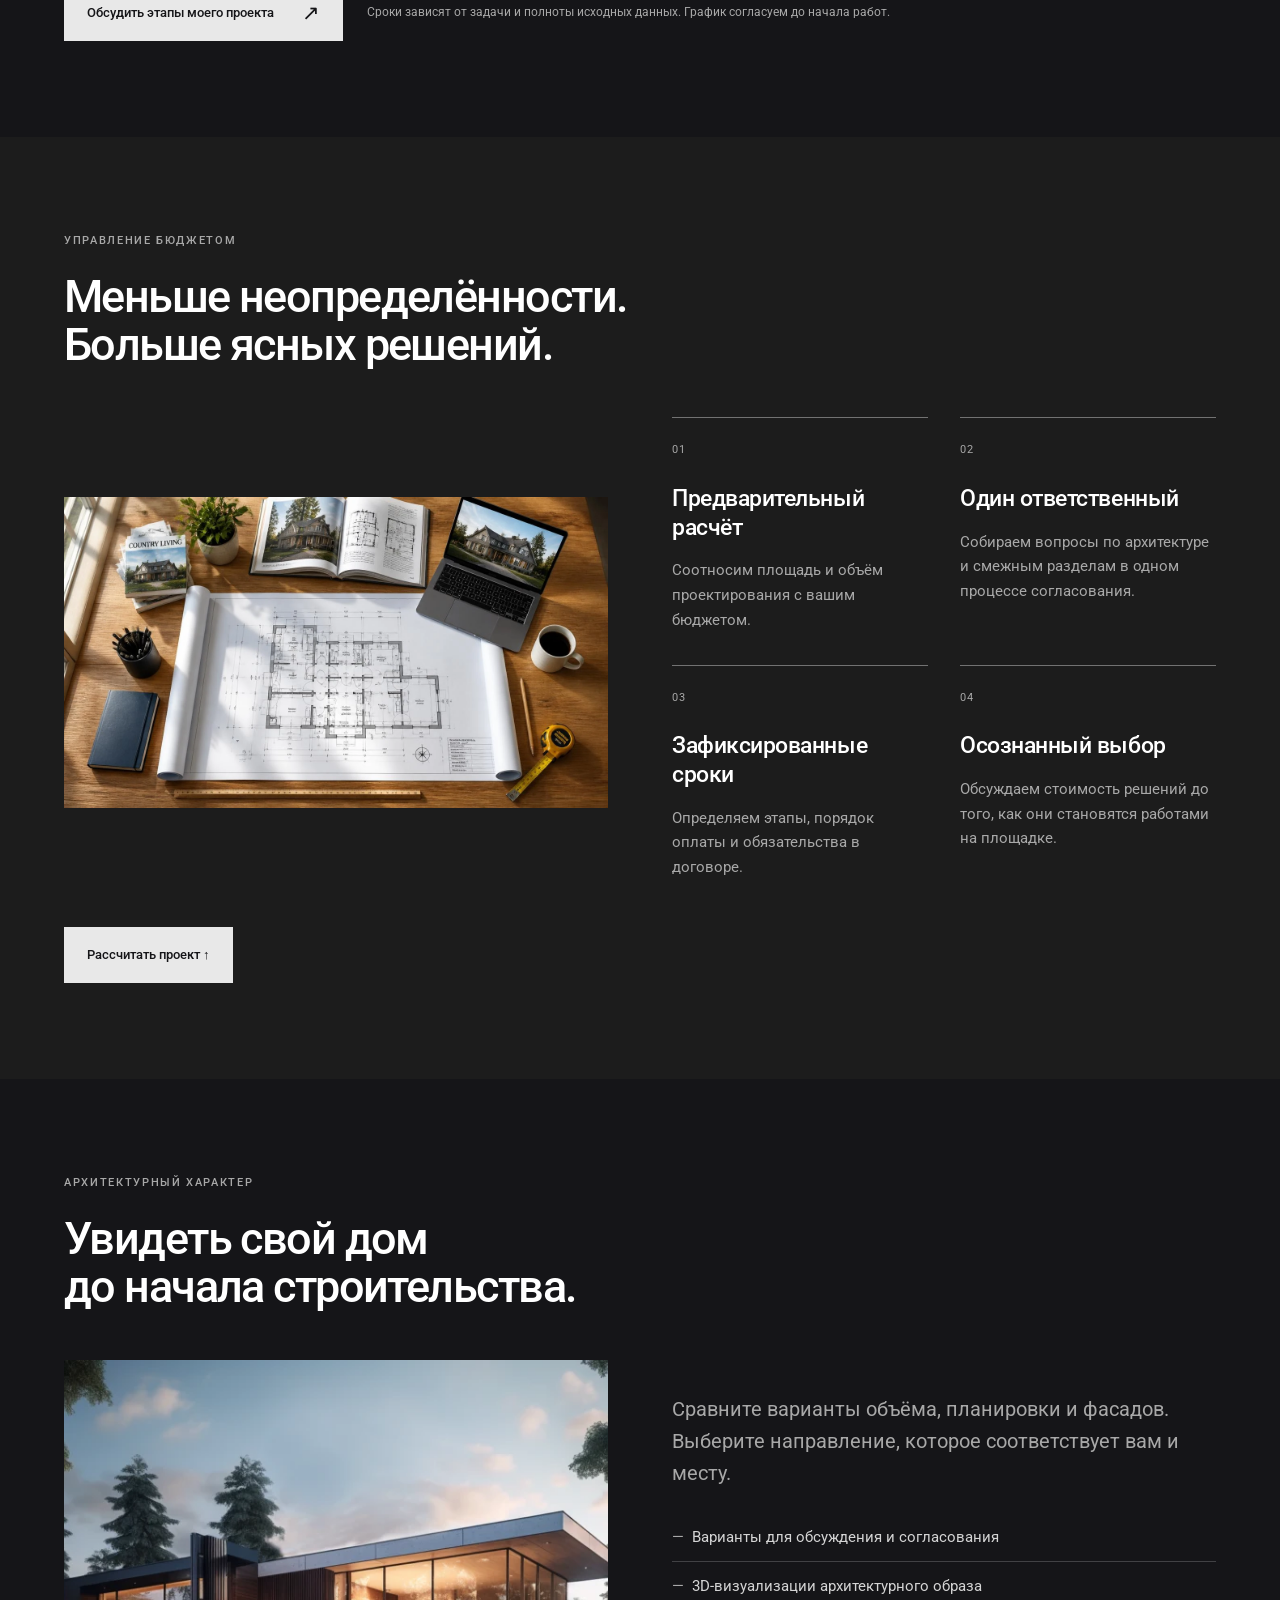
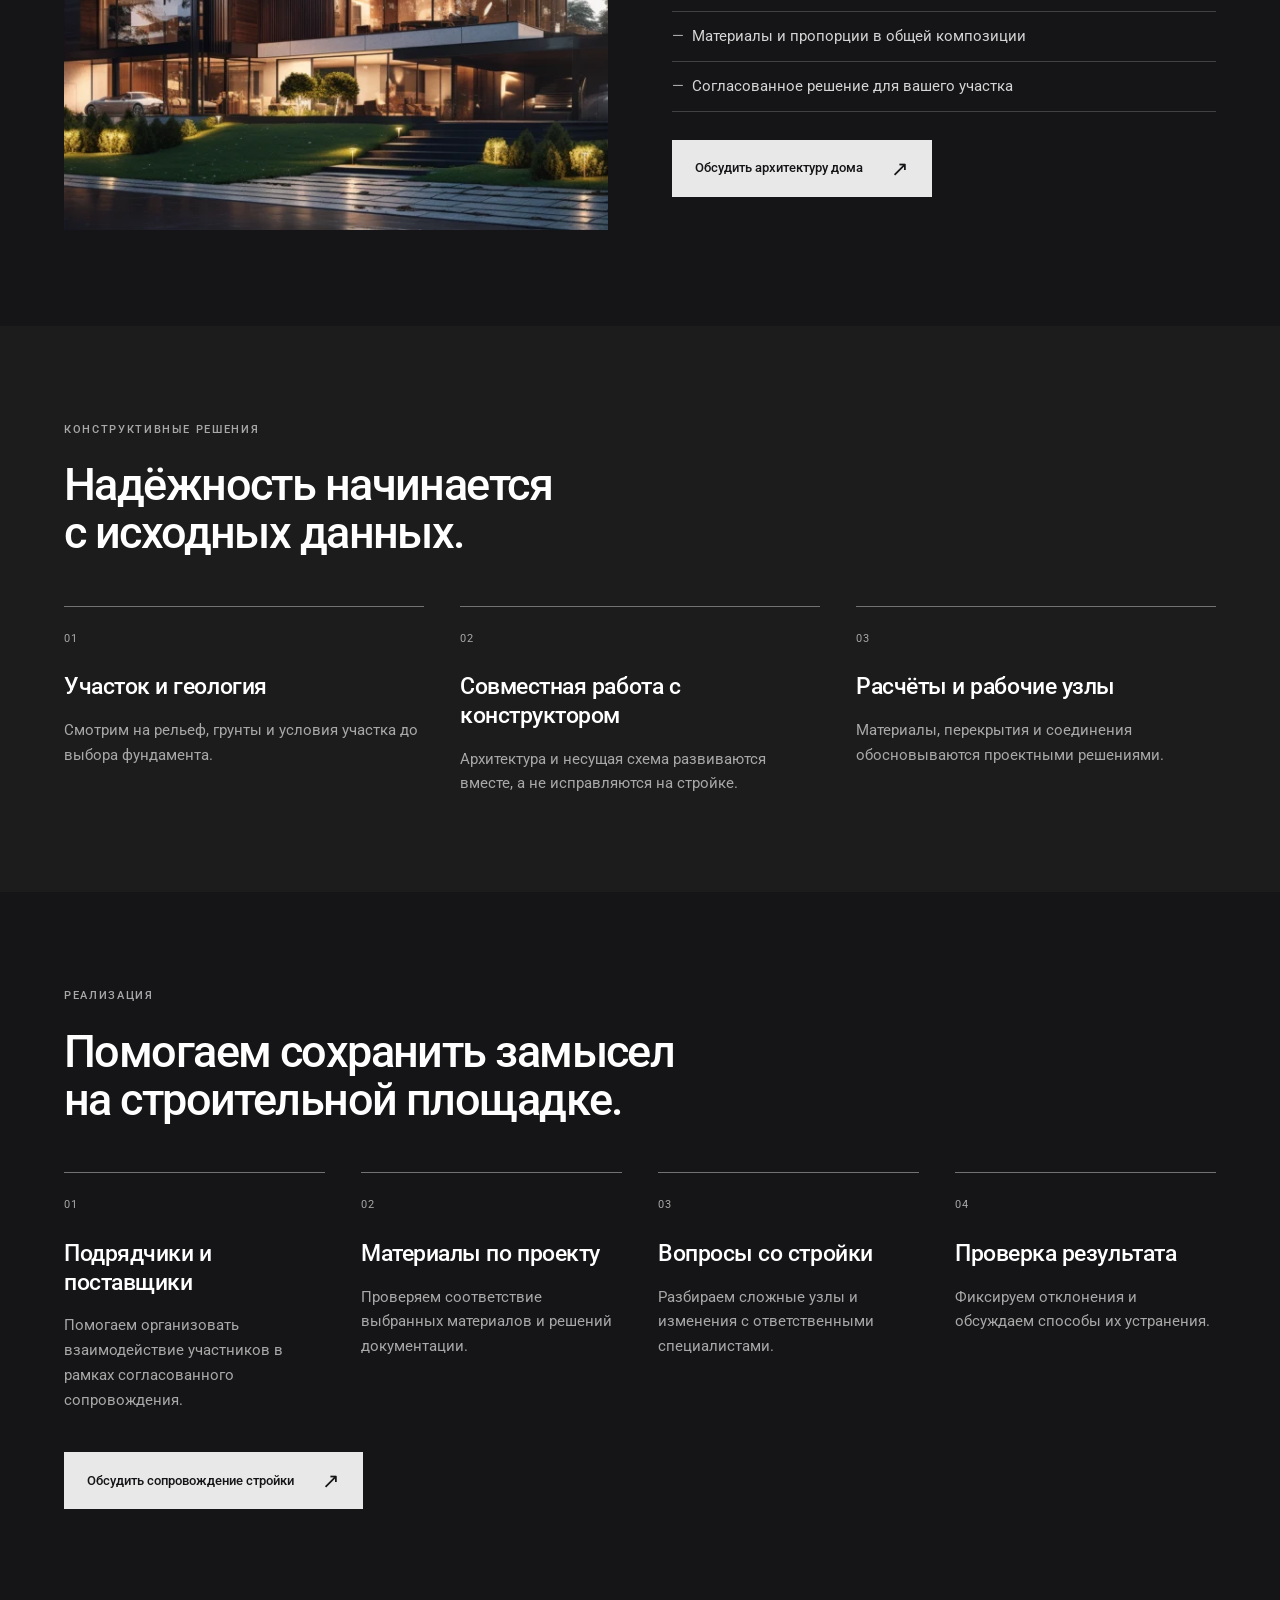
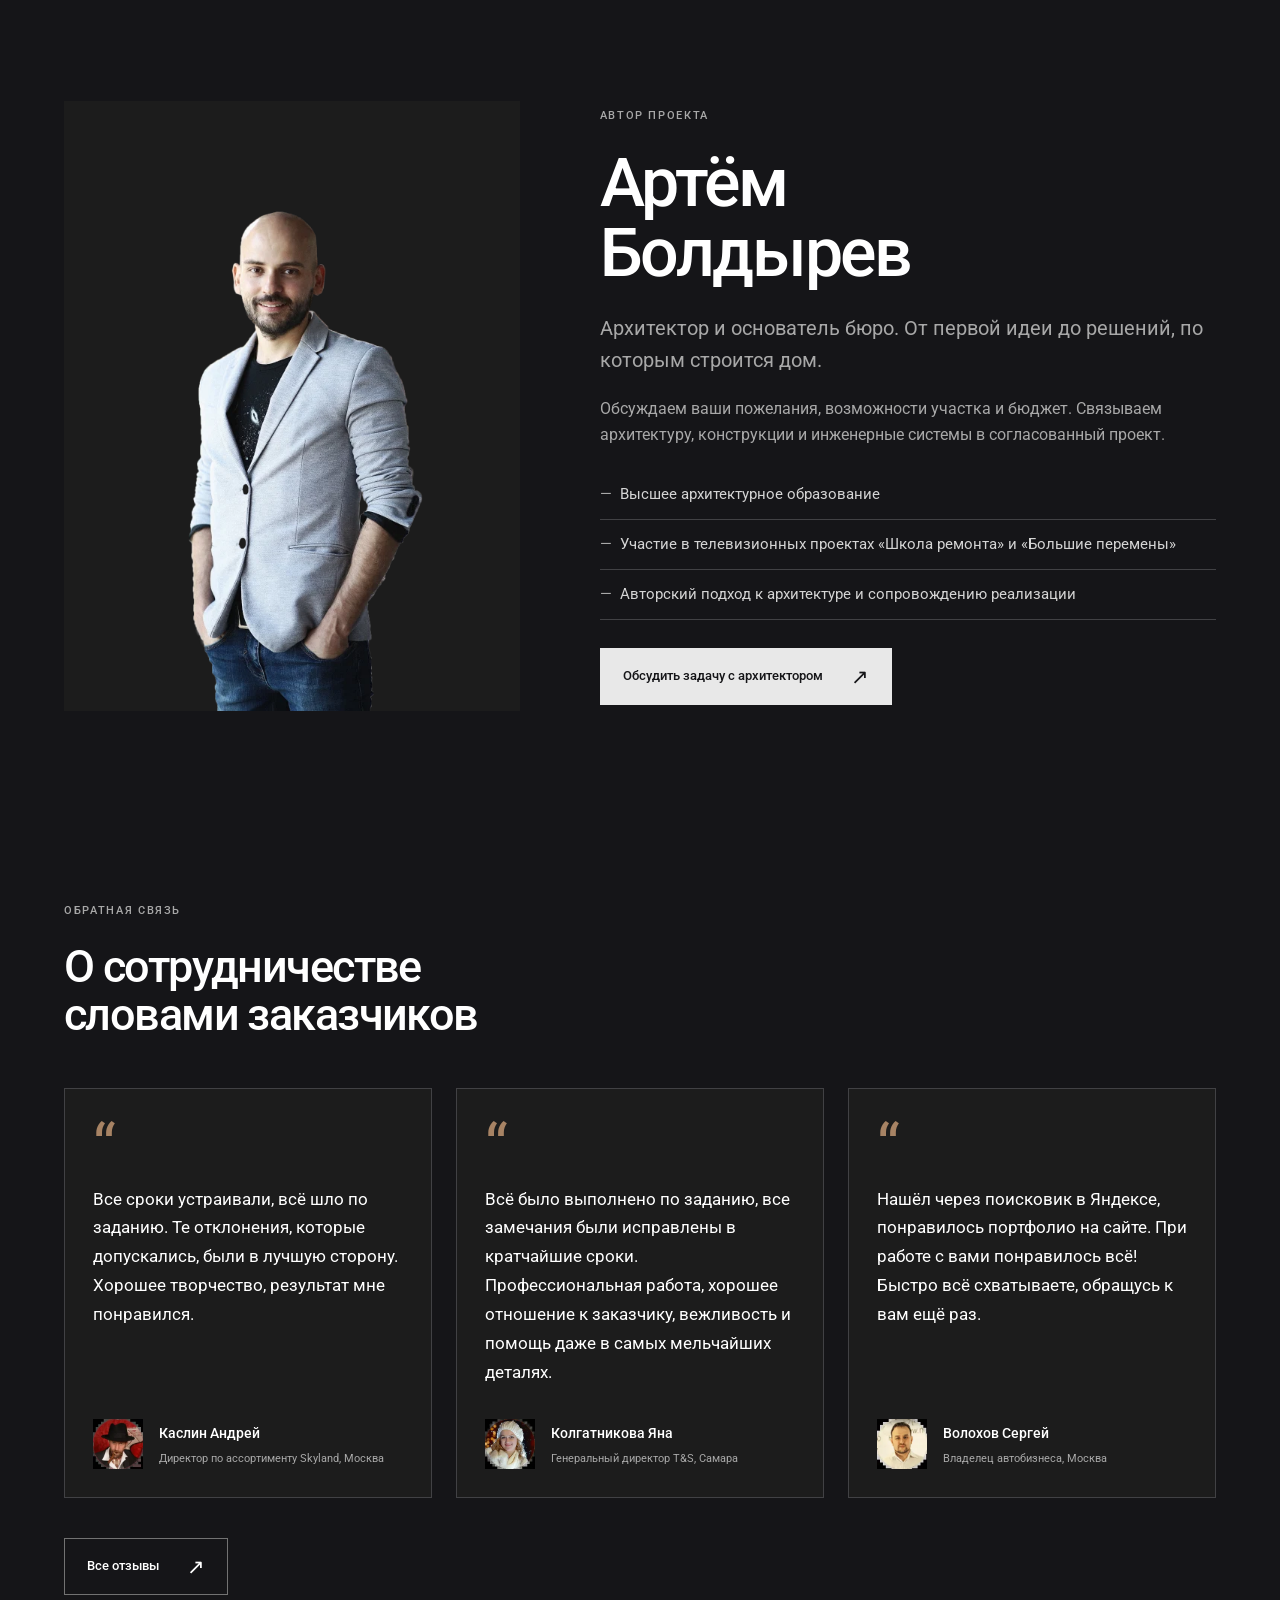
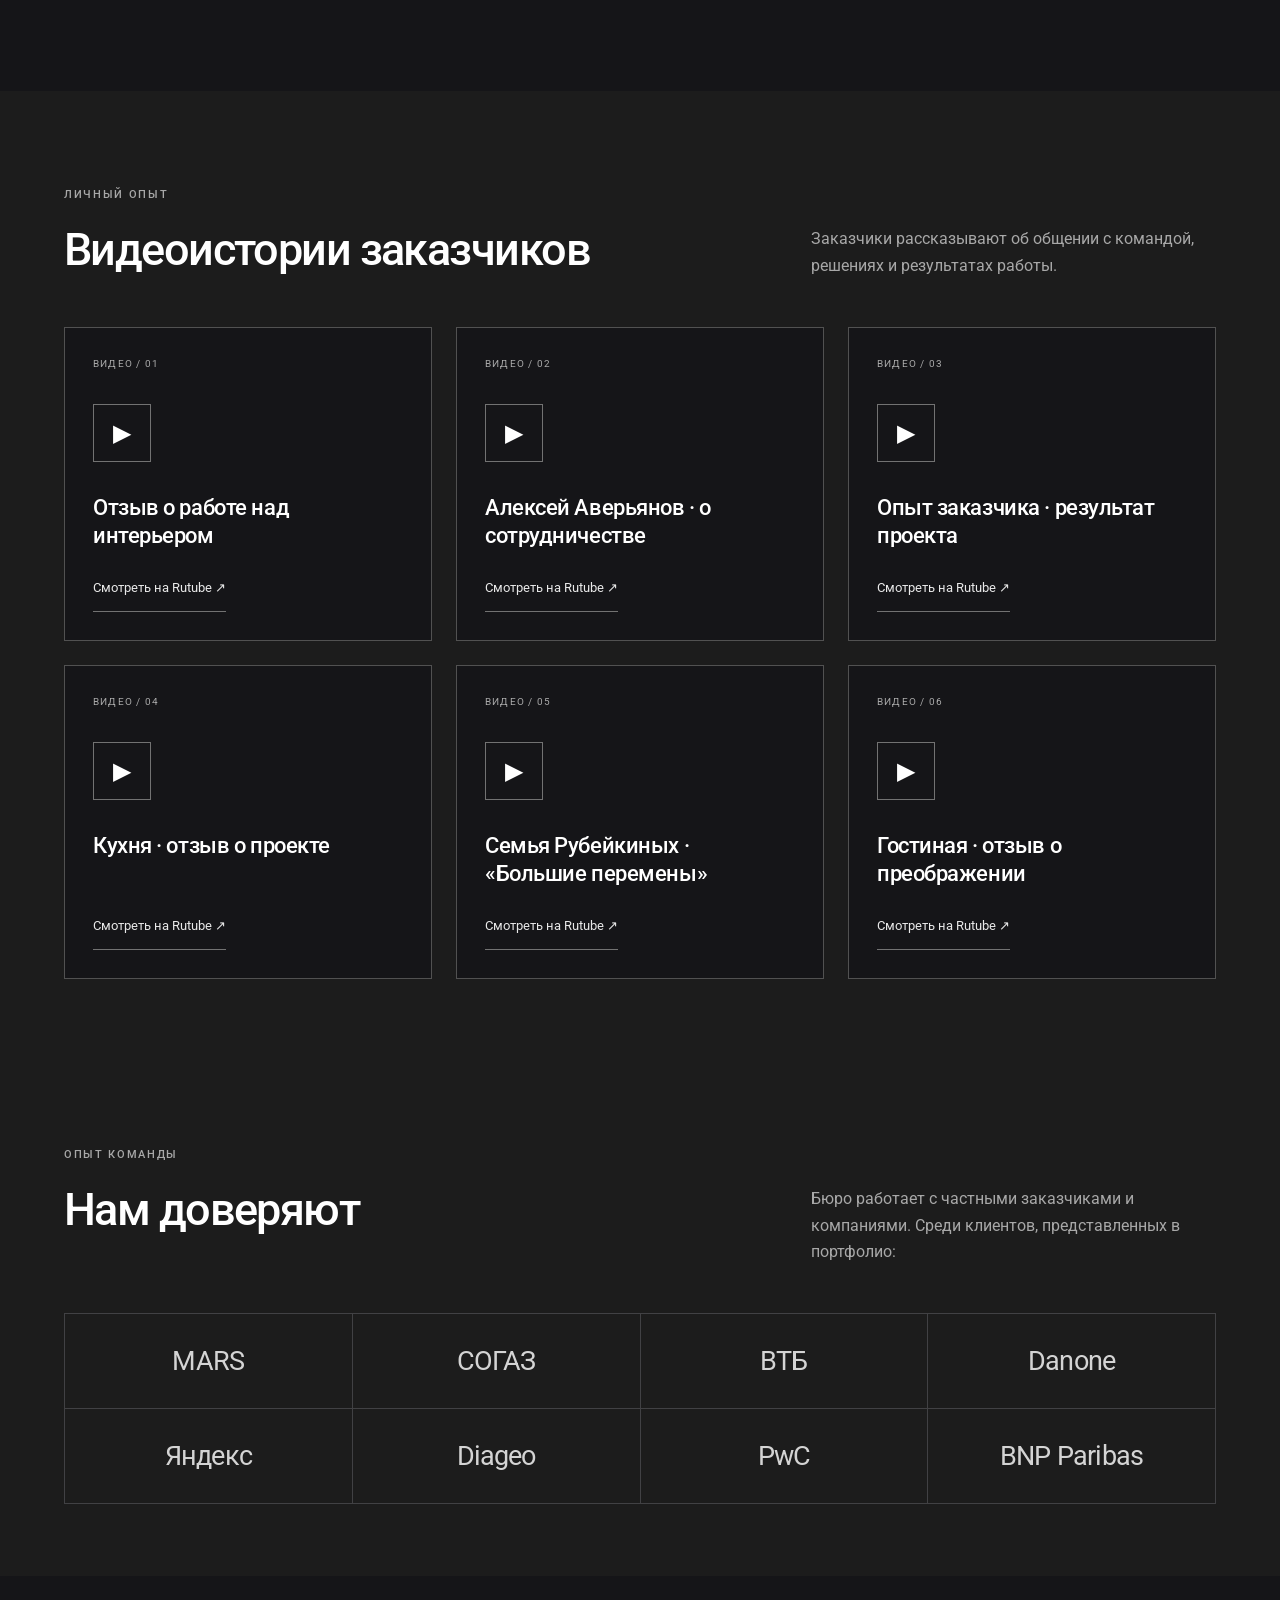
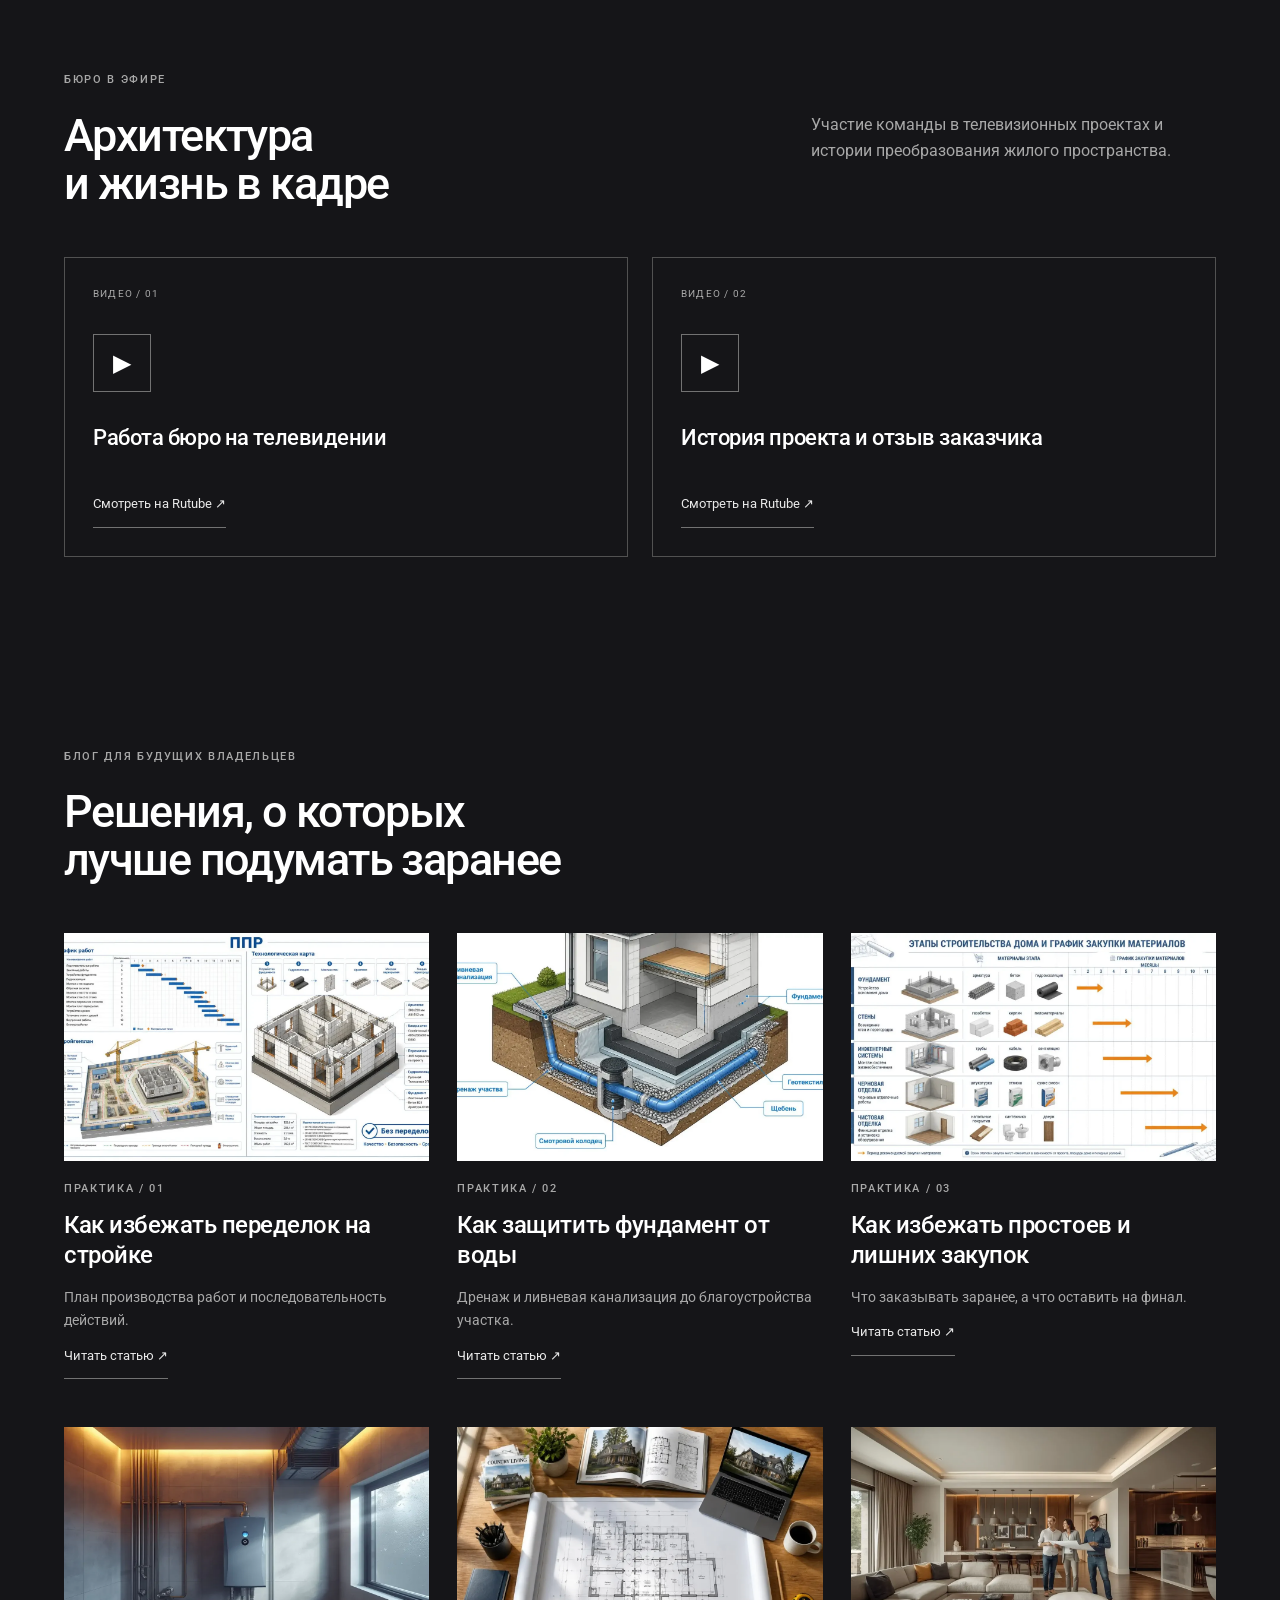
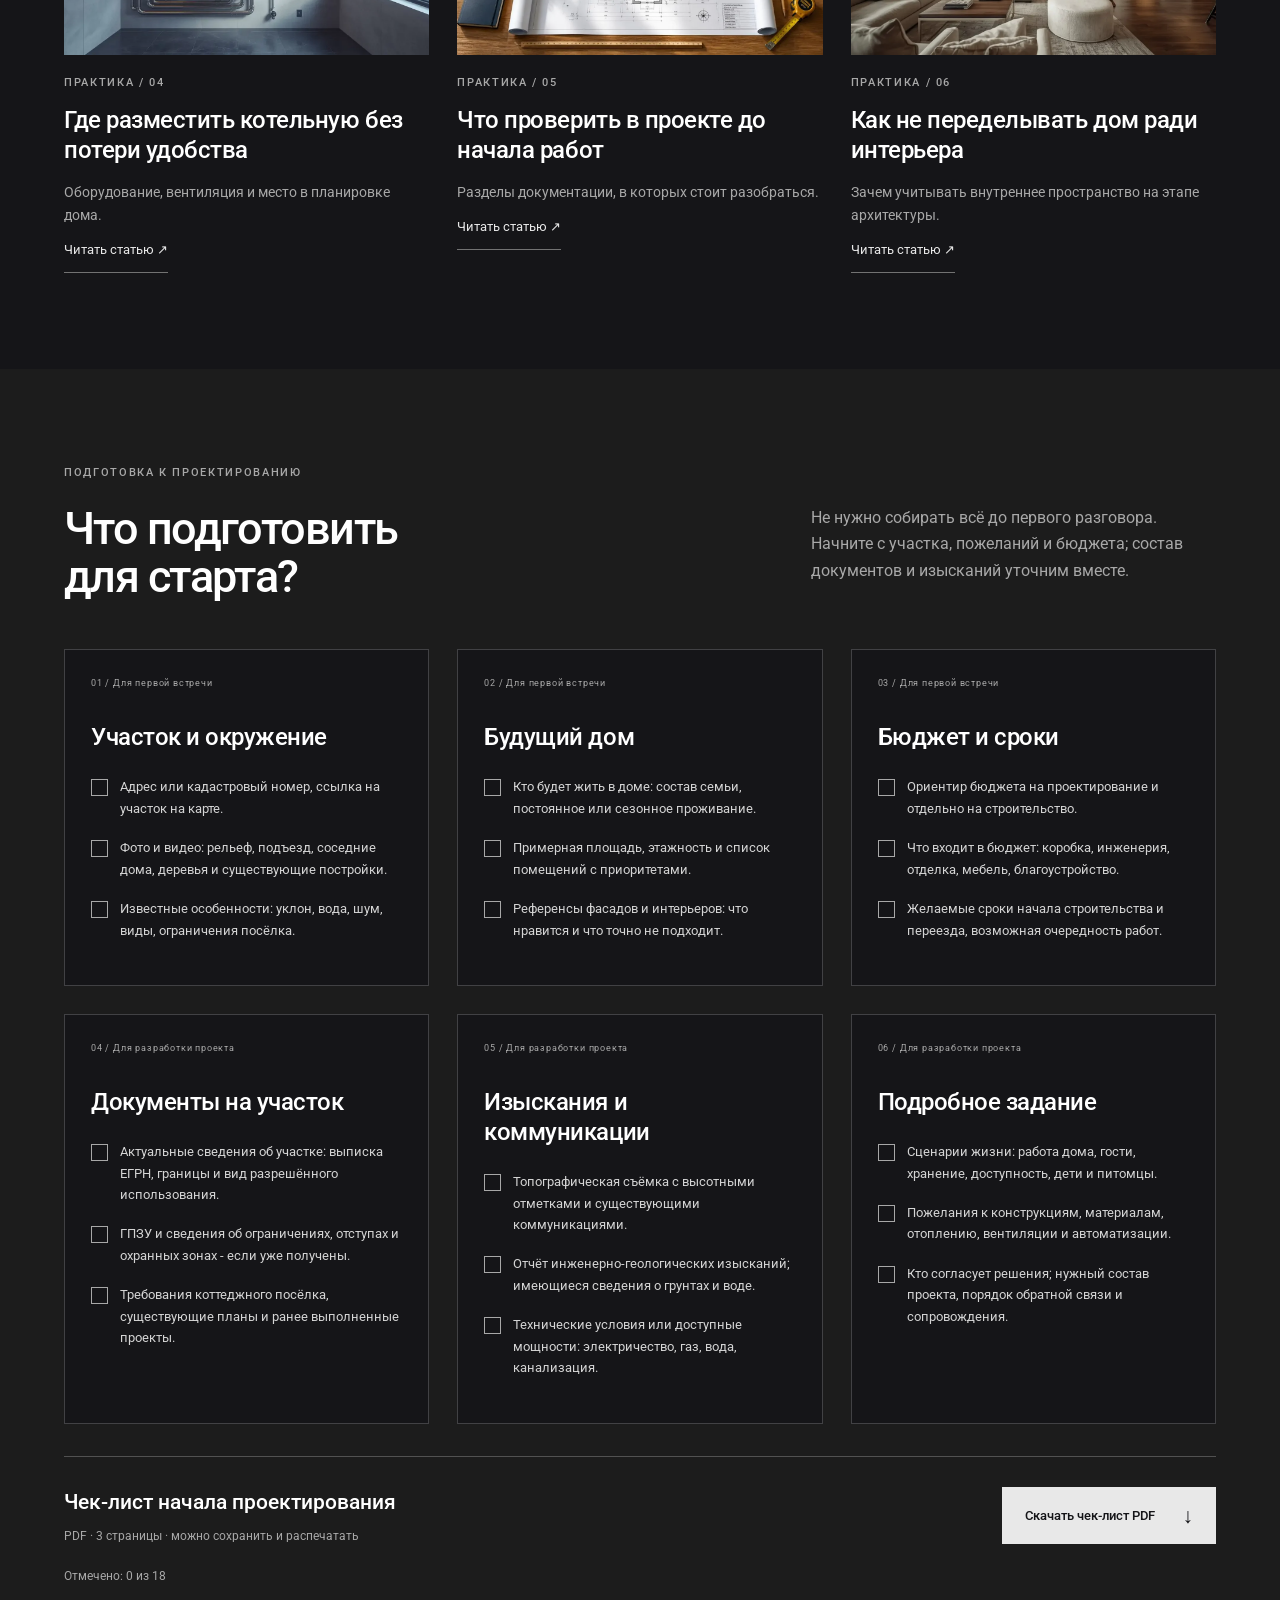
==== commit fed03917: "Publish Project Doma v2 and start checklist PDF" ====
--- a/project-doma/index.html
+++ b/project-doma/index.html
@@ -1 +1 @@
-<!doctype html><html lang="ru"><head><meta charset="utf-8"><meta name="viewport" content="width=device-width,initial-scale=1"><meta name="robots" content="noindex,nofollow"><title>Проект дома — архитектура для вашей жизни</title><meta name="description" content="Концепция редизайна архитектурного бюро. Дома, продуманные для жизни."><link rel="stylesheet" href="style.css"><script src="app.js" defer></script></head><body data-page="home"><noscript>Для просмотра интерактивного макета включите JavaScript.</noscript></body></html>+<!doctype html><html lang="ru"><head><meta charset="utf-8"><meta name="viewport" content="width=device-width,initial-scale=1"><meta name="robots" content="noindex,nofollow"><title>Проект дома — архитектура для вашей жизни</title><meta name="description" content="Концепция редизайна архитектурного бюро. Дома, продуманные для жизни."><link rel="stylesheet" href="style.css"><link rel="stylesheet" href="architecture.css"><script src="checklist-data.js" defer></script><script src="catalog-data.js" defer></script><script src="app.js" defer></script></head><body data-page="home"><noscript>Для просмотра интерактивного макета включите JavaScript.</noscript></body></html>
--- a/project-doma/architecture.css
+++ b/project-doma/architecture.css
@@ -0,0 +1,11 @@
+/* Project Doma: original neutral palette, architectural typography and section system. */
+:root{--bg:#151518;--surface:#1c1c1c;--line:#414144;--text:#fff;--muted:#a8a8a8;--bronze:#a78364;--accent:#e8e8e8;--ink:#151518;--space:clamp(24px,5vw,80px)}
+body{font:16px/1.65 Roboto,Arial,sans-serif}h1,h2,h3{font-family:Roboto,Arial,sans-serif;font-weight:500}h1{font-size:clamp(46px,5.1vw,76px);line-height:1.04;letter-spacing:-.04em}h2{font-size:clamp(36px,3.5vw,52px);line-height:1.08;letter-spacing:-.035em}h3{font-size:24px;line-height:1.25;letter-spacing:-.02em}p{color:var(--muted)}.section{padding:96px var(--space);max-width:1600px;margin:auto}.panel{background:var(--surface)}.label{font:500 11px/1.4 Roboto,Arial,sans-serif;color:#a8a8a8;letter-spacing:.15em;margin:0 0 24px}.section-head{align-items:start;margin-bottom:48px;gap:52px}.section-head h2{max-width:800px}.section-head p{font-size:16px;max-width:405px}.lead{font-size:20px;line-height:1.6}.small{font-size:12px;line-height:1.6}.btn{background:#e8e8e8;border-color:#e8e8e8;color:#151518;min-height:56px;padding:17px 22px;font-size:13px;gap:28px;border-radius:0;box-shadow:none}.btn:hover{background:#fff;border-color:#fff}.btn.outline{background:transparent;border-color:#727272;color:#fff}.btn.outline:hover{background:#282828;border-color:#fff}.btn:disabled{opacity:.35;cursor:not-allowed}.arrow{font-family:Arial,sans-serif}.text-link{color:#e8e8e8;font-size:13px;border-color:#727272}.text-link:hover{color:#fff;border-color:#fff}.utility{max-width:1600px;margin:auto;display:flex;gap:30px;justify-content:space-between;padding:12px var(--space);font-size:11px;color:#a8a8a8;background:#1c1c1c}.utility a{color:#fff}.site-header{padding:25px var(--space);gap:32px;border-bottom:1px solid #414144}.brand{width:210px}.brand strong{font-size:22px;line-height:1;letter-spacing:-.04em;color:#fff;display:block}.brand strong span{display:block;font-size:8px;letter-spacing:.2em;margin-top:9px;font-weight:400}.site-header nav{font-size:12px;gap:23px}.site-header .btn{background:none;color:white;border-color:#727272}.site-header nav a[aria-current=page]{text-decoration:underline;text-underline-offset:8px}.mobile-menu{color:#fff}
+.architectural-hero{height:770px;position:relative;overflow:hidden;padding:76px var(--space) 45px;display:flex;flex-direction:column;justify-content:space-between;background:#151518}.hero-photo,.hero-shade{position:absolute;inset:0}.hero-photo img{width:100%;height:100%;object-fit:cover;object-position:center}.hero-shade{background:linear-gradient(90deg,rgba(10,10,12,.94) 0%,rgba(10,10,12,.70) 42%,rgba(10,10,12,.06) 77%)}.hero-content{position:relative;max-width:850px;z-index:1}.hero-content .label{color:#e8e8e8}.hero-content p{font-size:17px;line-height:1.65;max-width:540px;color:#e8e8e8;margin-top:28px}.hero-actions{display:flex;gap:14px;margin-top:32px}.hero-actions .outline{background:#15151880}.hero-bottom{position:relative;z-index:1;display:flex;justify-content:space-between;gap:24px;font-size:10px;letter-spacing:.1em;color:#fff;border-top:1px solid #ffffff55;padding-top:20px}.hero-bottom a{font-size:12px;letter-spacing:0}.calc-section{border-bottom:1px solid #414144}.calc-grid{grid-template-columns:1fr 1.5fr 1.2fr}.calc-grid input,.calc-grid select,.selection-form select{background:#282828;border-color:#515151;color:#fff}.field-label{font-size:12px}.calc-bottom{justify-content:space-between;align-items:center;margin-top:30px;border-top:1px solid #414144;padding-top:30px}.estimate-result span{display:block;font-size:12px;color:#a8a8a8;margin-bottom:8px}.estimate-result output{font-size:44px;font-weight:500;line-height:1;letter-spacing:-.035em;color:#fff}.calc-foot{display:flex;justify-content:space-between;gap:40px;align-items:center;margin-top:24px}.calc-foot p{max-width:680px}.calc-foot a{flex-shrink:0}.item-index{font-size:11px;line-height:1.5;letter-spacing:.09em;color:#a8a8a8;display:block;margin-bottom:26px}.service-grid{display:grid;grid-template-columns:repeat(6,1fr);gap:24px}.service-tile{display:block;grid-column:span 2;background:#1c1c1c}.service-tile:nth-child(n+4){grid-column:span 3}.service-tile img{height:230px}.service-tile>div{padding:28px}.service-tile .item-index{margin-bottom:16px}.service-tile h3{font-size:25px}.service-tile p{font-size:14px;line-height:1.6;margin:16px 0 4px}.service-tile .text-link{margin-top:10px}.project-grid{grid-template-columns:repeat(3,minmax(0,1fr));gap:40px 24px}.project-card .image-wrap{position:relative;background:#282828}.project-card img{aspect-ratio:1.4;object-fit:cover}.project-card .round{border-radius:0!important;background:#151518bf!important;bottom:12px!important;right:12px!important;width:36px!important;height:36px!important}.project-card .project-meta{font-size:9px;letter-spacing:.06em;color:#a8a8a8;line-height:1.5;margin-top:18px;gap:12px}.project-card h3{font-size:23px;line-height:1.3;letter-spacing:-.025em}.project-card p{font-size:13px}.fact-grid,.four-grid,.two-grid{display:grid;grid-template-columns:repeat(3,minmax(0,1fr));gap:30px 36px}.four-grid{grid-template-columns:repeat(4,minmax(0,1fr))}.two-grid{grid-template-columns:repeat(2,minmax(0,1fr));gap:32px}.fact-grid article,.four-grid article,.two-grid article{border-top:1px solid #727272;padding-top:24px}.fact-grid h3,.four-grid h3,.two-grid h3{font-size:23px;margin-bottom:16px}.fact-grid p,.four-grid p,.two-grid p{font-size:15px}.section-action{display:flex;align-items:center;flex-wrap:wrap;gap:24px;margin-top:40px}.section-action p{max-width:540px}.process-grid{display:grid;grid-template-columns:repeat(3,minmax(0,1fr));gap:1px;background:#414144;border:1px solid #414144}.process-grid article{background:#151518;padding:34px 30px;min-height:286px}.step-number{font-size:42px;line-height:1;font-weight:400;color:#a78364;display:block;margin-bottom:28px}.process-grid h3{margin-bottom:18px;font-size:25px}.process-grid p{font-size:15px}.split-content{display:grid;grid-template-columns:1fr 1fr;gap:64px;align-items:center}.split-content>div>img{height:470px;object-fit:cover}.split-content .technical-image img{object-fit:contain;background:#1c1c1c}.split-content .two-grid{align-self:start}.plain-list{list-style:none;padding:0;margin:24px 0 28px}.plain-list li{padding:12px 0 12px 20px;border-bottom:1px solid #414144;position:relative;font-size:15px;color:#d4d4d4}.plain-list li:before{content:'—';position:absolute;left:0;color:#a8a8a8}.founder{grid-template-columns:.85fr 1.15fr;gap:80px}.portrait{height:610px;background:#1c1c1c}.portrait img{object-fit:contain;object-position:center bottom}.founder h2{font-size:68px;line-height:1.03;margin-bottom:24px}.founder p{margin-top:20px}.founder .plain-list{margin-top:22px}.reviews-grid{display:grid;grid-template-columns:repeat(3,1fr);gap:24px}.reviews-grid article{background:#1c1c1c;border:1px solid #414144;padding:28px;display:flex;flex-direction:column}.quote-mark{font-size:64px;line-height:1;color:#a78364;height:52px}.reviews-grid blockquote{font-size:17px;line-height:1.7;margin:16px 0 32px;flex:1}.review-author{display:flex;gap:16px;align-items:center}.review-author img{width:50px;height:50px;object-fit:cover}.review-author strong{font-size:14px;font-weight:500}.review-author p{font-size:11px;line-height:1.5;margin-top:5px}.video-grid{display:grid;grid-template-columns:repeat(3,1fr);gap:24px}.video-grid:has(>.video-card:nth-child(2):last-child){grid-template-columns:1fr 1fr}.video-card{border:1px solid #515151;padding:28px;background:#151518;display:flex;flex-direction:column;min-height:300px}.video-top{font-size:10px;color:#a8a8a8;letter-spacing:.12em}.play-icon{font:24px Arial;color:white;border:1px solid #727272;width:58px;height:58px;display:grid;place-items:center;margin:32px 0}.video-card h3{font-size:22px;flex:1}.video-card .text-link{align-self:start;margin-top:16px}.video-card:hover{background:#282828}.client-strip{display:grid;grid-template-columns:repeat(4,1fr);gap:1px;background:#414144;border:1px solid #414144}.client-strip span{background:#1c1c1c;min-height:94px;display:flex;align-items:center;justify-content:center;font-size:27px;letter-spacing:-.03em;color:#d4d4d4}.compact{padding-top:72px;padding-bottom:72px}.journal-grid{grid-template-columns:repeat(3,1fr);gap:48px 28px}.journal-card h3{font-size:24px}.journal-card .label{color:#a8a8a8;margin:20px 0 14px}.journal-card p{font-size:14px}.journal-card img{aspect-ratio:1.6}.consultation-grid{display:grid;grid-template-columns:1.4fr 1fr;gap:80px}.consultation-grid .lead{margin-top:26px}.consultation-side .plain-list{margin-top:0}.consultation-side .btn{width:100%}.contact-head{display:flex;align-items:end;justify-content:space-between;gap:50px;margin-bottom:64px}.contact-phone{font-size:36px;line-height:1.2;white-space:nowrap;letter-spacing:-.03em;border-bottom:1px solid #727272;padding-bottom:12px}.footer{background:#151518;border-top:1px solid #414144}.footer-bottom{grid-template-columns:1.1fr 1.4fr 1.2fr .8fr;gap:40px;border-color:#414144;padding:36px 0 48px}.footer-bottom h3{font-size:14px;font-weight:500;margin-bottom:20px}.footer-bottom a{display:block;font-size:12px;margin:10px 0;color:#d4d4d4}.footer-bottom p{font-size:12px;margin-top:16px}.bureau-logo{max-width:260px;height:52px;object-fit:contain;object-position:left}.footer-small{font-size:10px;gap:30px}.prototype-note{background:#1c1c1c;color:#a8a8a8;font-size:10px}.checklist-grid{display:grid;grid-template-columns:repeat(3,1fr);gap:28px}.checklist-grid article{padding:26px;background:#151518;border:1px solid #414144}.checklist-grid .item-index{font-size:9px;line-height:1.6;min-height:28px;margin-bottom:18px}.checklist-grid h3{font-size:24px;margin-bottom:24px}.checklist-grid ul{list-style:none;padding:0;margin:0}.checklist-grid li{margin-bottom:18px}.checklist-grid label{display:flex;gap:12px;align-items:start;cursor:pointer;font-size:13px;line-height:1.65;color:#d4d4d4}.checklist-grid input{appearance:none;width:17px;height:17px;min-height:17px;margin:3px 0 0;padding:0;border:1px solid #a8a8a8;background:none;flex:0 0 17px}.checklist-grid input:checked{background:#a78364;border-color:#a78364}.checklist-grid input:checked::after{content:'✓';font-size:12px;color:#fff;display:block;text-align:center;line-height:15px}.download-bar{border-top:1px solid #515151;padding-top:28px;margin-top:32px;display:flex;align-items:center;justify-content:space-between;gap:32px}.download-bar strong{font-size:21px;font-weight:500}.download-bar p{font-size:12px;margin-top:8px}.checklist-progress{margin-top:20px}.types-grid{display:grid;grid-template-columns:repeat(3,minmax(0,1fr));gap:48px 28px}.types-grid h3{font-size:25px;margin:20px 0 15px}.types-grid p{font-size:14px;margin-bottom:22px}.types-grid .btn{font-size:12px;min-height:48px;padding:14px 17px;width:100%}.image-button{display:block;border:0;padding:0;background:#282828;width:100%;position:relative}.image-button img{height:260px;object-fit:cover}.image-zoom{position:absolute;right:12px;bottom:12px;width:32px;height:32px;display:grid;place-items:center;background:#151518bf;color:#fff;border:1px solid #727272;font-size:20px}.reference-cta{margin-top:48px;border:1px solid #727272;padding:36px;display:grid;grid-template-columns:1fr 1fr;gap:25px 44px}.reference-cta h3{font-size:30px}.reference-cta p{font-size:15px}.reference-cta .btn{grid-column:1/-1;justify-self:start}.pricing-grid{display:grid;grid-template-columns:repeat(3,minmax(0,1fr));gap:24px}.pricing-grid article{border:1px solid #515151;background:#151518;padding:30px;display:flex;flex-direction:column}.pricing-grid article:last-child{border-color:#a78364}.pricing-grid h3{font-size:26px;min-height:64px}.price{font-size:44px;color:#fff;letter-spacing:-.035em;margin:16px 0}.price span{font-size:17px;font-weight:400;letter-spacing:0;color:#a8a8a8}.pricing-grid .plain-list{margin-top:0;flex:1}.pricing-grid .plain-list li{font-size:13px}.pricing-grid .btn{width:100%;font-size:12px}.tariff-note{margin-top:26px}.document-grid{gap:24px}.document-preview{padding:16px;background:#fff}.document-preview img{height:420px}.document-preview span{background:#151518;color:#fff;font-size:12px}.document-downloads{display:flex;gap:20px;margin-top:28px}.faq{max-width:unset}.faq summary{font:500 22px/1.45 Roboto,Arial,sans-serif;align-items:start}.faq summary:after{display:none}.faq summary span{font-size:24px;color:#a78364;font-weight:400}.faq details p{font-size:16px;max-width:900px}.faq details{padding:24px 0}.catalog-title{padding-top:36px;padding-bottom:48px}.catalog-title .section-head p{margin-top:0}.catalog-title .section-head{margin-bottom:32px}.crumbs{font-size:11px;margin-bottom:44px}.crumbs a{color:#d4d4d4}.catalog-fast{display:flex;justify-content:space-between;align-items:center;gap:30px}.catalog-fast>a{font-size:13px}.catalog-section{padding-top:0;padding-bottom:80px}.catalog-layout{grid-template-columns:250px minmax(0,1fr);gap:44px;padding:0}.filters{padding-top:20px;border-color:#727272}.filters-head h3{font-size:20px}.reset{color:#a8a8a8}.filter-group{border:0;border-bottom:1px solid #414144;margin:0;padding:20px 0}.filter-group summary{display:flex;justify-content:space-between;font-size:14px;list-style:none;cursor:pointer}.filter-group summary span{color:#a8a8a8}.filter-group>div{padding-top:20px}.check{font-size:12px;gap:10px;margin-bottom:11px}.check:last-child{margin:0}.check input:checked{background:#a78364;border-color:#a78364}.check input:checked:after{color:#fff}.filter-range{margin:22px 0 0;padding:0;border:0}.filter-range legend{font-size:14px;margin-bottom:16px}.two-input input{font-size:12px;background:#1c1c1c;border-color:#515151}.catalog-grid{grid-template-columns:repeat(2,minmax(0,1fr));gap:40px 24px}.catalog-grid .project-card h3{font-size:22px}.catalog-grid .project-card img{aspect-ratio:1.35}.catalog-toolbar{margin-bottom:26px;font-size:12px;gap:20px}.catalog-toolbar select{border-color:#515151;width:218px;color:#e8e8e8;background:#151518;font-size:12px}.chip{background:#282828;font-size:11px;border-color:#515151}.chips{gap:8px;margin-bottom:24px}.chips:empty{margin:0}.dimension-note{width:100%;margin:8px 0}.pagination{margin-top:40px;display:flex;align-items:center;justify-content:space-between;gap:24px}.pagination span{font-size:13px}.pagination .btn{min-height:44px;padding:12px 18px;font-size:12px}.catalog-note{margin-top:28px}.selection-form{display:grid;grid-template-columns:1fr 1fr 1fr;gap:28px;align-items:end}.selection-form .btn{height:58px}.empty .btn{margin:24px 0}.empty .text-link{display:block;margin:auto}.project-intro{padding-top:36px;padding-bottom:48px}.project-intro h1{max-width:1140px;font-size:60px}.gallery-section{max-width:1600px;margin:auto}.gallery-main>img{height:700px;object-fit:cover;cursor:zoom-in}.gallery-controls button{border-radius:0}.thumbs{padding-top:22px}.thumb{width:180px}.thumb img{height:110px}.thumb.active{border-color:#a78364}.project-specs{padding:36px var(--space);gap:32px;grid-template-columns:repeat(3,1fr) 1.3fr}.spec strong{font:500 28px Roboto}.spec span{font-size:11px}.project-body{gap:90px}.project-body p{font-size:16px}.detail-row{font-size:13px;padding:20px 0}.detail-row strong{font-weight:500;text-align:right}.section-action .text-link{margin-left:10px}.no-image{height:270px;background:#282828;display:flex;align-items:center;justify-content:center;font-size:14px;color:#a8a8a8;border:1px solid #414144}.catalog-grid .no-image{aspect-ratio:1.35;height:auto}dialog{background:#1c1c1c;border-color:#515151;border-radius:0}dialog h2{font:500 34px/1.1 Roboto;letter-spacing:-.03em}dialog input{border-color:#515151;background:#282828}.mobile-drawer{background:#151518}.menu-links{font-family:Roboto;font-size:28px}#lightbox{background:#151518}.consent input{accent-color:#a78364}.toast{background:#282828}.review-nav{color:#fff}
+@media(min-width:1600px){.panel{max-width:1600px}.architectural-hero{height:860px}}
+@media(max-width:1150px){.site-header nav{gap:14px;font-size:11px}.site-header .btn{display:none}.hero-content{max-width:720px}.four-grid{grid-template-columns:repeat(2,1fr)}.split-content{gap:40px}.pricing-grid article{padding:24px}.footer-bottom{grid-template-columns:1fr 1fr}.consultation-grid{gap:40px}.contact-phone{font-size:30px}}
+@media(max-width:760px){
+ .utility{padding:10px 22px;font-size:10px}.utility>span{display:none}.utility a{margin-left:auto}.site-header{padding:21px 22px;gap:20px}.brand{width:200px}.brand strong{font-size:23px}.brand strong span{font-size:8px}.mobile-menu{font-size:12px}.section{padding:64px 22px}.section-head{display:block;margin-bottom:34px}.section-head h2{font-size:35px;line-height:1.12}.section-head p{font-size:15px;margin-top:22px}.label{font-size:9px;letter-spacing:.12em;margin-bottom:22px}h2{font-size:35px;line-height:1.12}h3{font-size:24px}.lead{font-size:18px}.architectural-hero{height:auto;min-height:830px;padding:47px 22px 26px;justify-content:flex-start}.hero-photo{top:auto;height:350px;bottom:0}.hero-photo img{object-position:center}.hero-shade{background:linear-gradient(180deg,#151518 0%,#151518 51%,rgba(21,21,24,.9) 59%,rgba(21,21,24,0) 81%)}.hero-content h1{font-size:46px;line-height:1.05;letter-spacing:-.04em}.hero-content p{font-size:15px;line-height:1.65;margin-top:24px;max-width:340px}.hero-actions{display:grid;grid-template-columns:1fr;gap:12px;margin-top:26px}.hero-actions .btn{width:100%;min-height:51px;font-size:12px;padding:15px 18px}.hero-actions .outline{background:#151518;border-color:#515151}.hero-bottom{margin-top:230px;font-size:8px;line-height:1.5;padding-top:16px;gap:20px}.hero-bottom span{max-width:190px}.hero-bottom a{font-size:10px;white-space:nowrap}.calc-section .section-head h2{font-size:35px}.calc-grid{grid-template-columns:1fr;gap:22px}.calc-grid input,.calc-grid select{font-size:14px;min-height:56px;padding:16px 12px}.calc-bottom{display:block;padding-top:24px;margin-top:26px}.estimate-result output{font-size:41px}.calc-bottom .btn{width:100%;margin-top:26px;margin-bottom:0}.calc-foot{display:block;margin-top:22px}.calc-foot .text-link{font-size:12px;margin-top:14px}.service-grid{grid-template-columns:1fr;gap:24px}.service-tile,.service-tile:nth-child(n+4){grid-column:auto}.service-tile img{height:220px}.service-tile>div{padding:26px}.service-tile h3{font-size:25px}.project-grid,.catalog-grid{grid-template-columns:1fr;gap:36px}.project-card h3,.catalog-grid .project-card h3{font-size:24px}.project-card .project-meta{font-size:9px}.project-card img{aspect-ratio:1.35}.project-card p{font-size:12px}.fact-grid,.four-grid,.two-grid{grid-template-columns:1fr;gap:30px}.fact-grid h3,.four-grid h3,.two-grid h3{font-size:24px}.fact-grid p,.four-grid p,.two-grid p{font-size:15px}.item-index{font-size:10px;margin-bottom:18px}.process-grid{grid-template-columns:1fr}.process-grid article{min-height:0;padding:28px}.step-number{font-size:38px;margin-bottom:24px}.process-grid h3{font-size:25px}.process-grid p{font-size:15px}.split-content{grid-template-columns:1fr;gap:32px}.split-content>div>img{height:330px}.split-content .technical-image img{height:280px}.section-action{display:flex;align-items:stretch;gap:18px;margin-top:32px}.section-action .btn{width:100%}.section-action p{font-size:12px}.section-action .text-link{margin-left:0}.founder{grid-template-columns:1fr;gap:36px}.portrait{height:410px}.founder h2{font-size:48px}.founder .lead{font-size:19px}.founder p{font-size:15px}.plain-list li{font-size:14px;padding:12px 0 12px 19px}.founder .btn{font-size:12px}.reviews-grid{grid-template-columns:1fr;gap:22px}.reviews-grid article{padding:26px}.reviews-grid blockquote{font-size:17px;margin-bottom:28px}.review-author strong{font-size:13px}.review-author p{font-size:10px}.video-grid,.video-grid:has(>.video-card:nth-child(2):last-child){grid-template-columns:1fr;gap:20px}.video-card{min-height:280px;padding:26px}.video-card h3{font-size:23px}.client-strip{grid-template-columns:repeat(2,1fr)}.client-strip span{font-size:24px;min-height:83px}.journal-grid{grid-template-columns:1fr;gap:40px}.journal-card h3{font-size:25px}.journal-card p{font-size:14px}.consultation-grid{grid-template-columns:1fr;gap:28px}.consultation-grid .lead{font-size:17px}.contact-head{display:block;margin-bottom:40px}.contact-head h2{font-size:40px}.contact-phone{display:inline-block;margin-top:32px;font-size:27px}.footer-bottom{grid-template-columns:1fr;gap:30px;padding:30px 0}.footer-bottom p,.footer-bottom a{font-size:13px}.footer-bottom h3{font-size:15px;margin-bottom:16px}.footer-small{display:block;font-size:10px;line-height:1.6}.footer-small a{display:block;margin-top:14px}.checklist-grid{grid-template-columns:1fr;gap:20px}.checklist-grid article{padding:25px}.checklist-grid .item-index{font-size:9px;min-height:0;margin-bottom:18px}.checklist-grid h3{font-size:26px;margin-bottom:24px}.checklist-grid label{font-size:14px}.download-bar{display:block;margin-top:28px;padding-top:26px}.download-bar strong{font-size:24px;line-height:1.3;display:block}.download-bar .btn{width:100%;margin-top:24px;font-size:12px}.checklist-progress{font-size:12px}.types-grid{grid-template-columns:1fr;gap:40px}.image-button img{height:245px}.types-grid h3{font-size:27px}.types-grid p{font-size:15px}.reference-cta{grid-template-columns:1fr;padding:28px 24px;gap:22px}.reference-cta h3{font-size:29px}.reference-cta .btn{width:100%;font-size:12px}.pricing-grid{grid-template-columns:1fr;gap:22px}.pricing-grid article{padding:28px}.pricing-grid h3{font-size:28px;min-height:0}.price{font-size:46px;margin:22px 0}.pricing-grid .plain-list li{font-size:14px}.pricing-grid .btn{font-size:13px}.tariff-note{font-size:12px}.document-grid{grid-template-columns:1fr;gap:20px}.document-preview img{height:380px}.document-downloads{flex-direction:column;gap:15px}.document-downloads .btn{font-size:12px}.faq summary{font-size:22px;gap:20px}.faq details p{font-size:15px}.catalog-title{padding:28px 22px 38px}.catalog-title .section-head h2{font-size:42px}.catalog-title .section-head p{font-size:15px;margin-top:24px}.crumbs{margin-bottom:32px;font-size:10px}.catalog-fast{display:block}.catalog-fast .btn{display:flex;width:100%;margin-top:24px}.catalog-section{padding:0 22px 64px}.catalog-layout{display:block}.catalog-toolbar{gap:12px;flex-wrap:wrap}.catalog-toolbar select{width:190px;font-size:11px;min-height:46px}.filter-toggle{border-color:#515151;padding:12px;min-height:46px;font-size:12px}.result-count{font-size:12px;margin-top:12px}.catalog-note{font-size:12px}.pagination .btn{width:auto;font-size:11px;padding:12px 14px}.selection-form{grid-template-columns:1fr;gap:22px}.project-intro{padding:28px 22px 38px}.project-intro h1{font-size:42px;line-height:1.08}.gallery-main>img{height:380px}.thumbs{padding:17px 22px 0}.thumb{width:105px}.thumb img{height:67px}.project-specs{grid-template-columns:repeat(3,1fr);gap:20px 12px;padding:28px 22px}.spec strong{font-size:23px;line-height:1.2}.spec span{font-size:9px;line-height:1.5;margin-bottom:8px}.project-specs .btn{grid-column:1/-1;width:100%;font-size:13px}.project-body{grid-template-columns:1fr;gap:36px}.project-body h2{font-size:35px}.project-body p{font-size:16px}.detail-row{font-size:12px;gap:22px}.detail-row strong{max-width:62%}.mobile-drawer{padding:25px 22px}.mobile-drawer .filters{display:block;padding-top:25px}.mobile-drawer .filters-head h3{font-size:23px}.mobile-drawer .filter-group summary{font-size:17px}.mobile-drawer .check{font-size:15px;margin-bottom:15px}.mobile-drawer>.btn{margin-top:28px;width:100%}.no-image{height:260px}dialog h2{font-size:30px}dialog .btn{font-size:13px}
+}
+
+.selection-heading{font-size:24px;line-height:1.4;letter-spacing:-.02em;margin-bottom:28px}.selection-heading[hidden]{display:none}
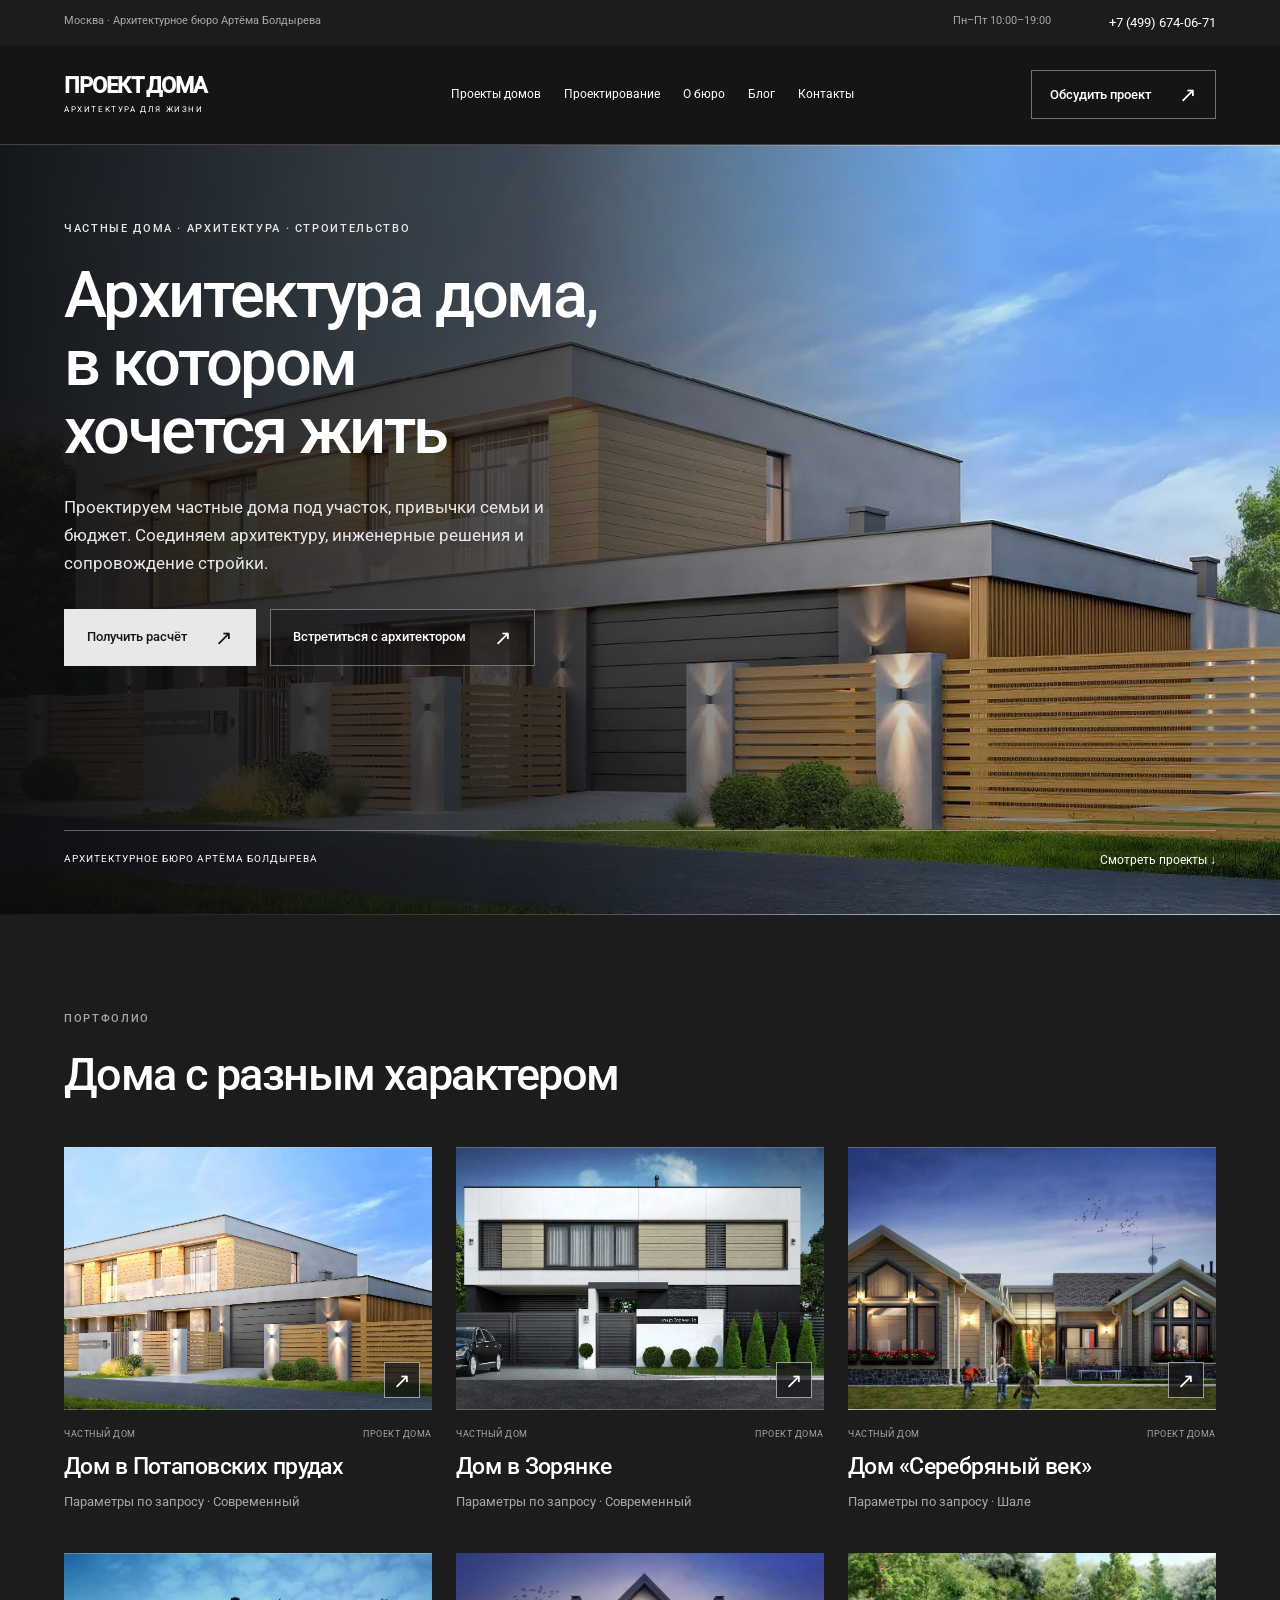
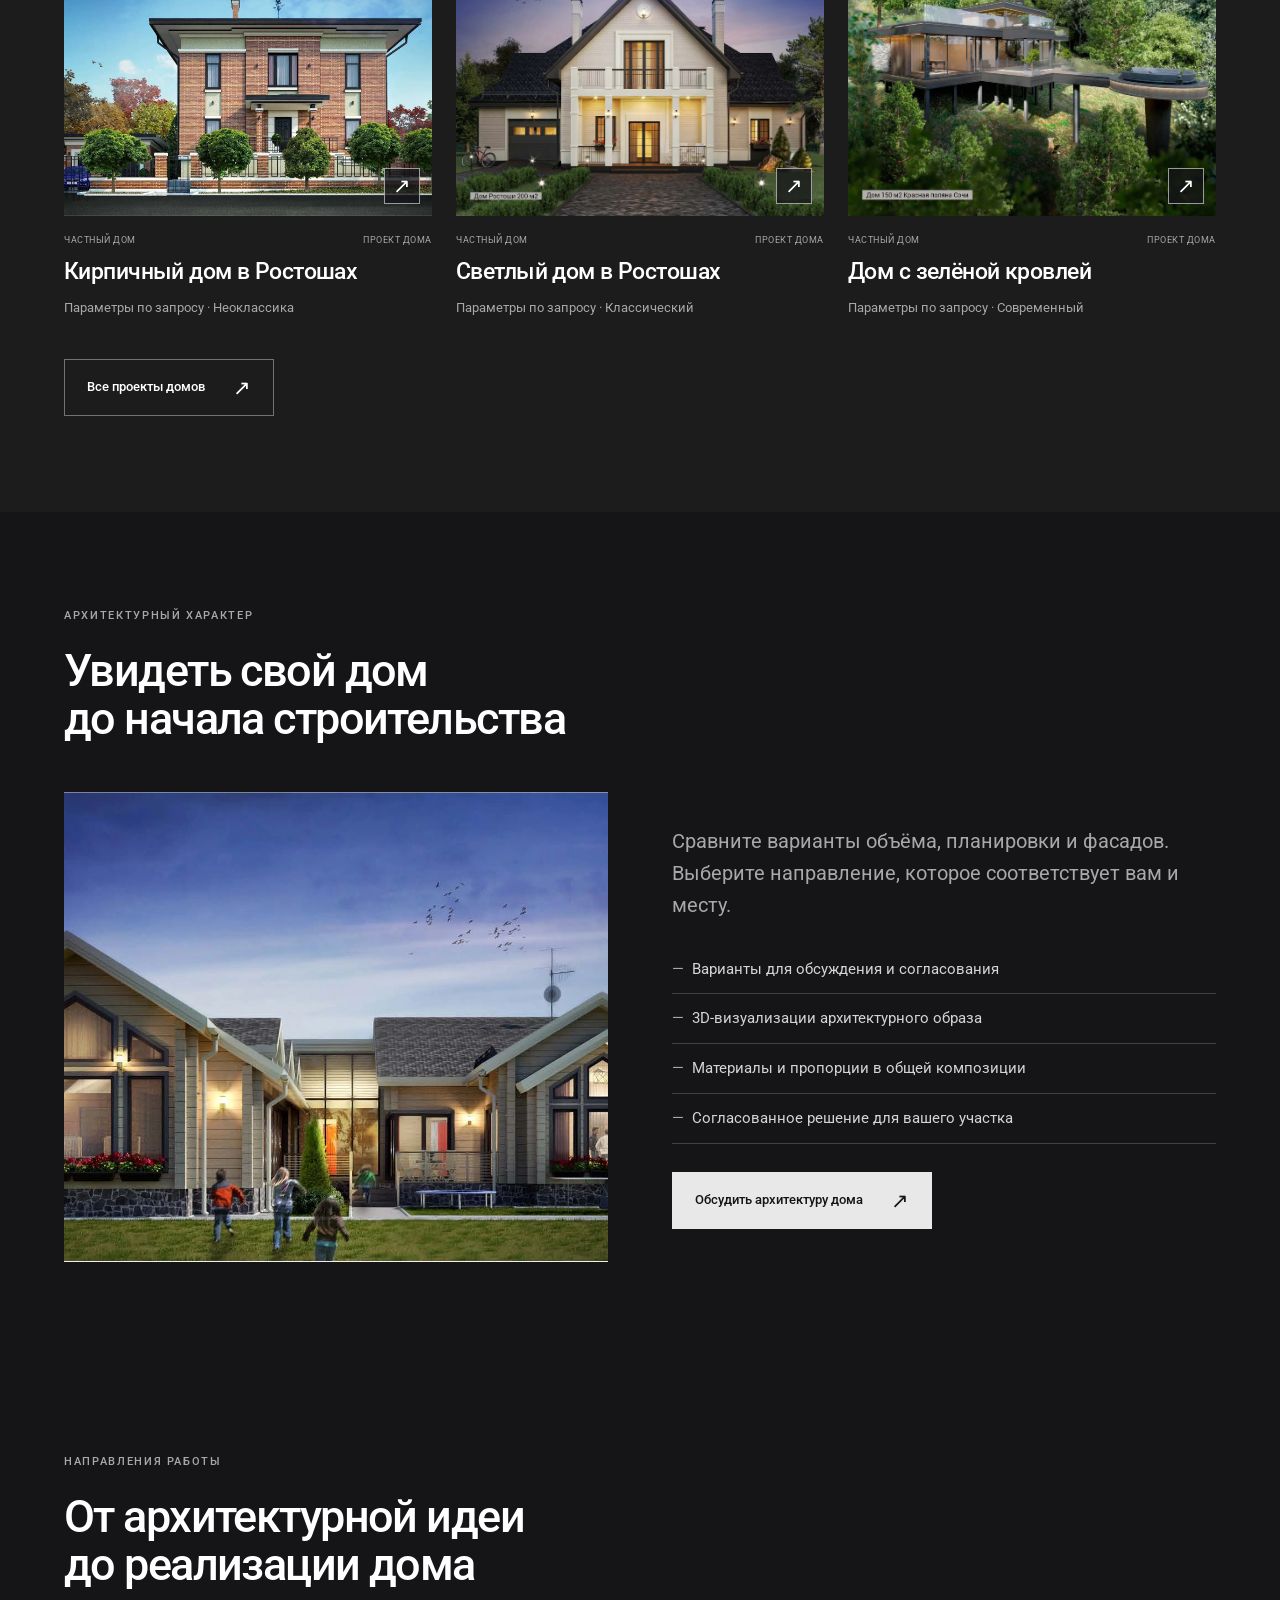
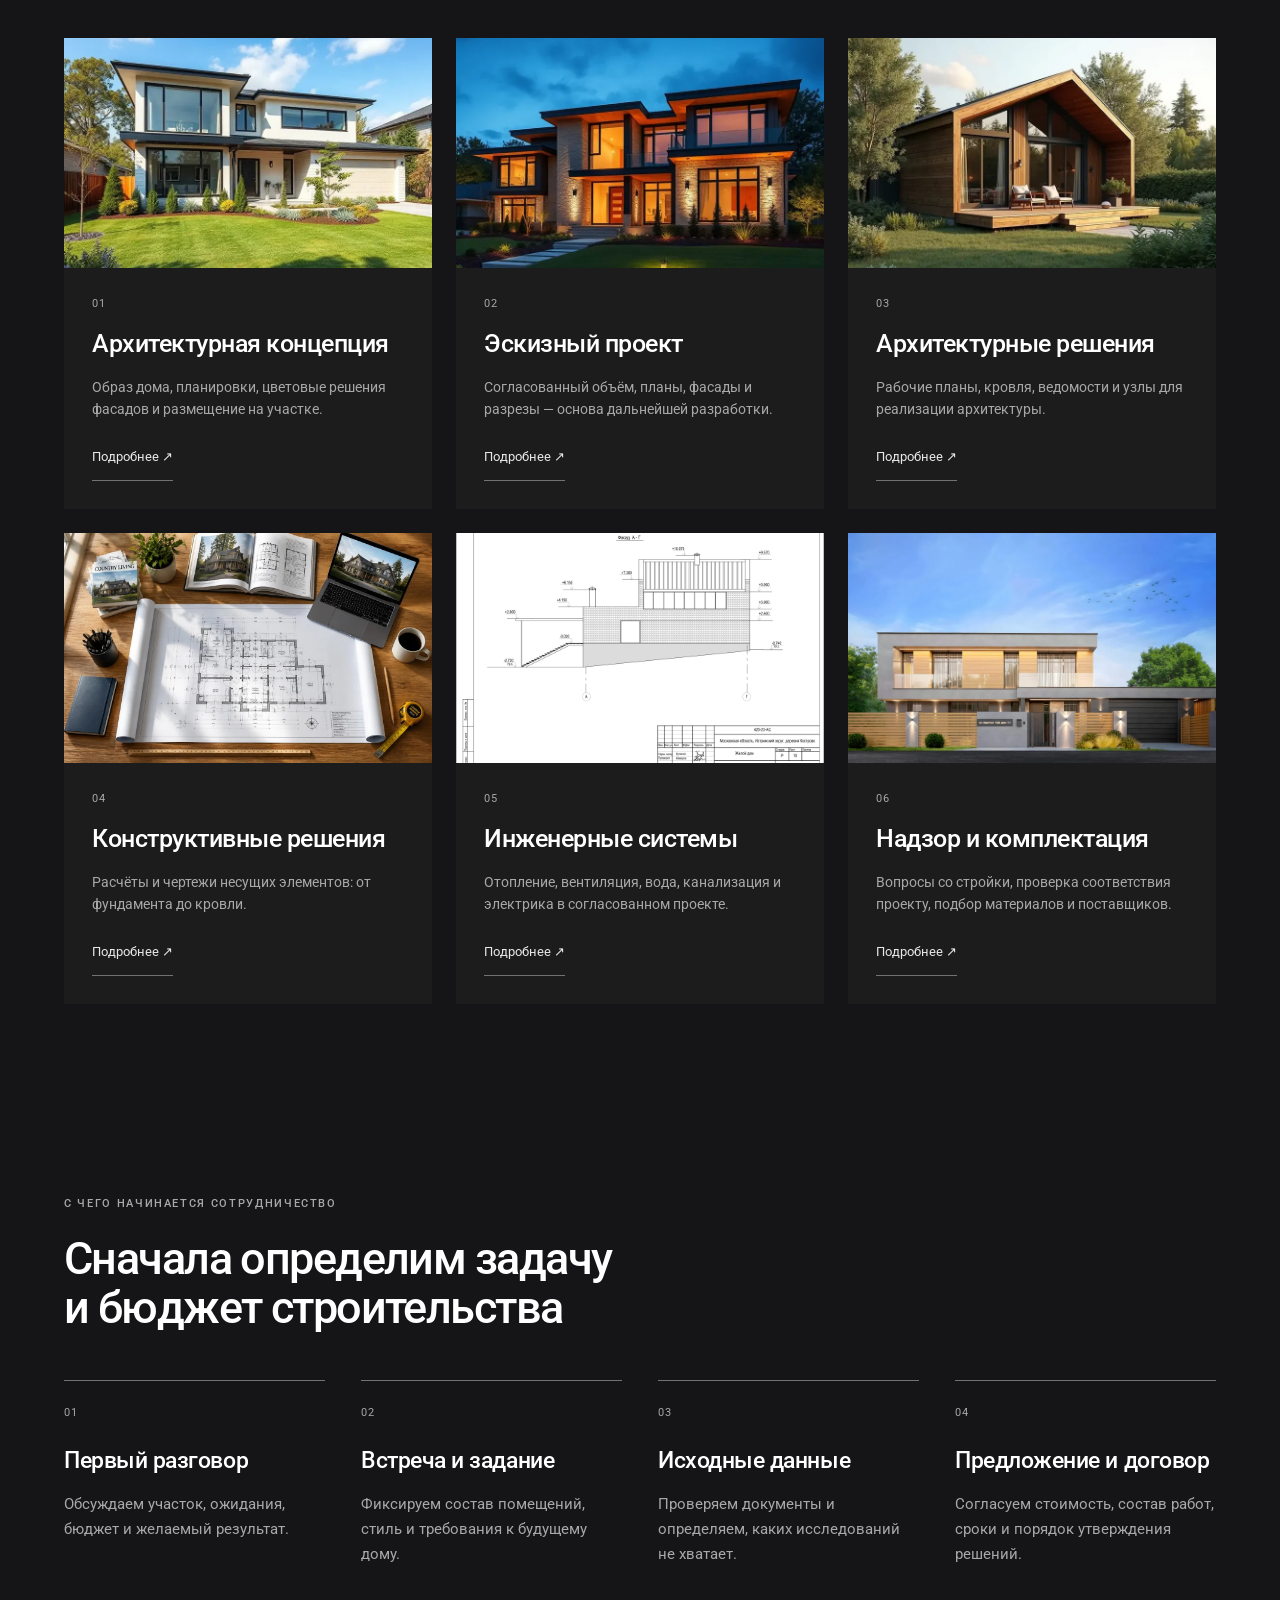
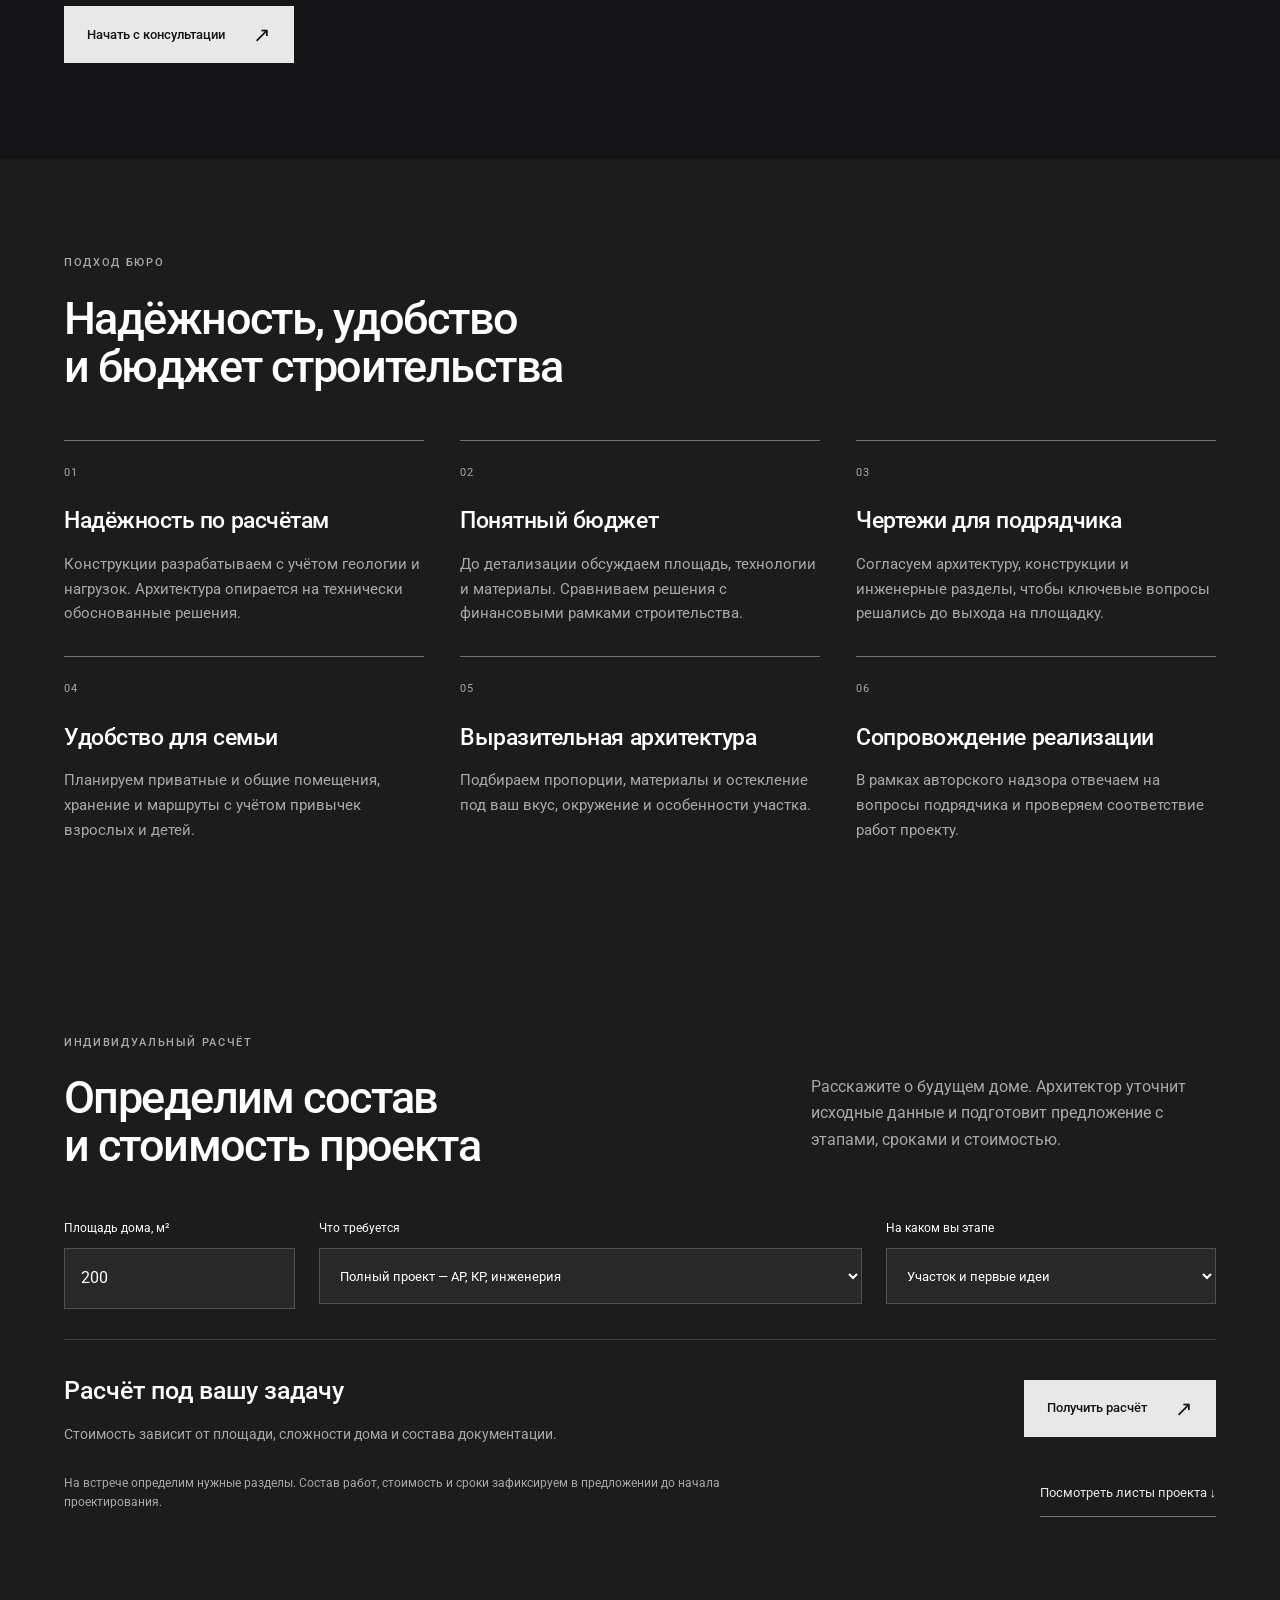
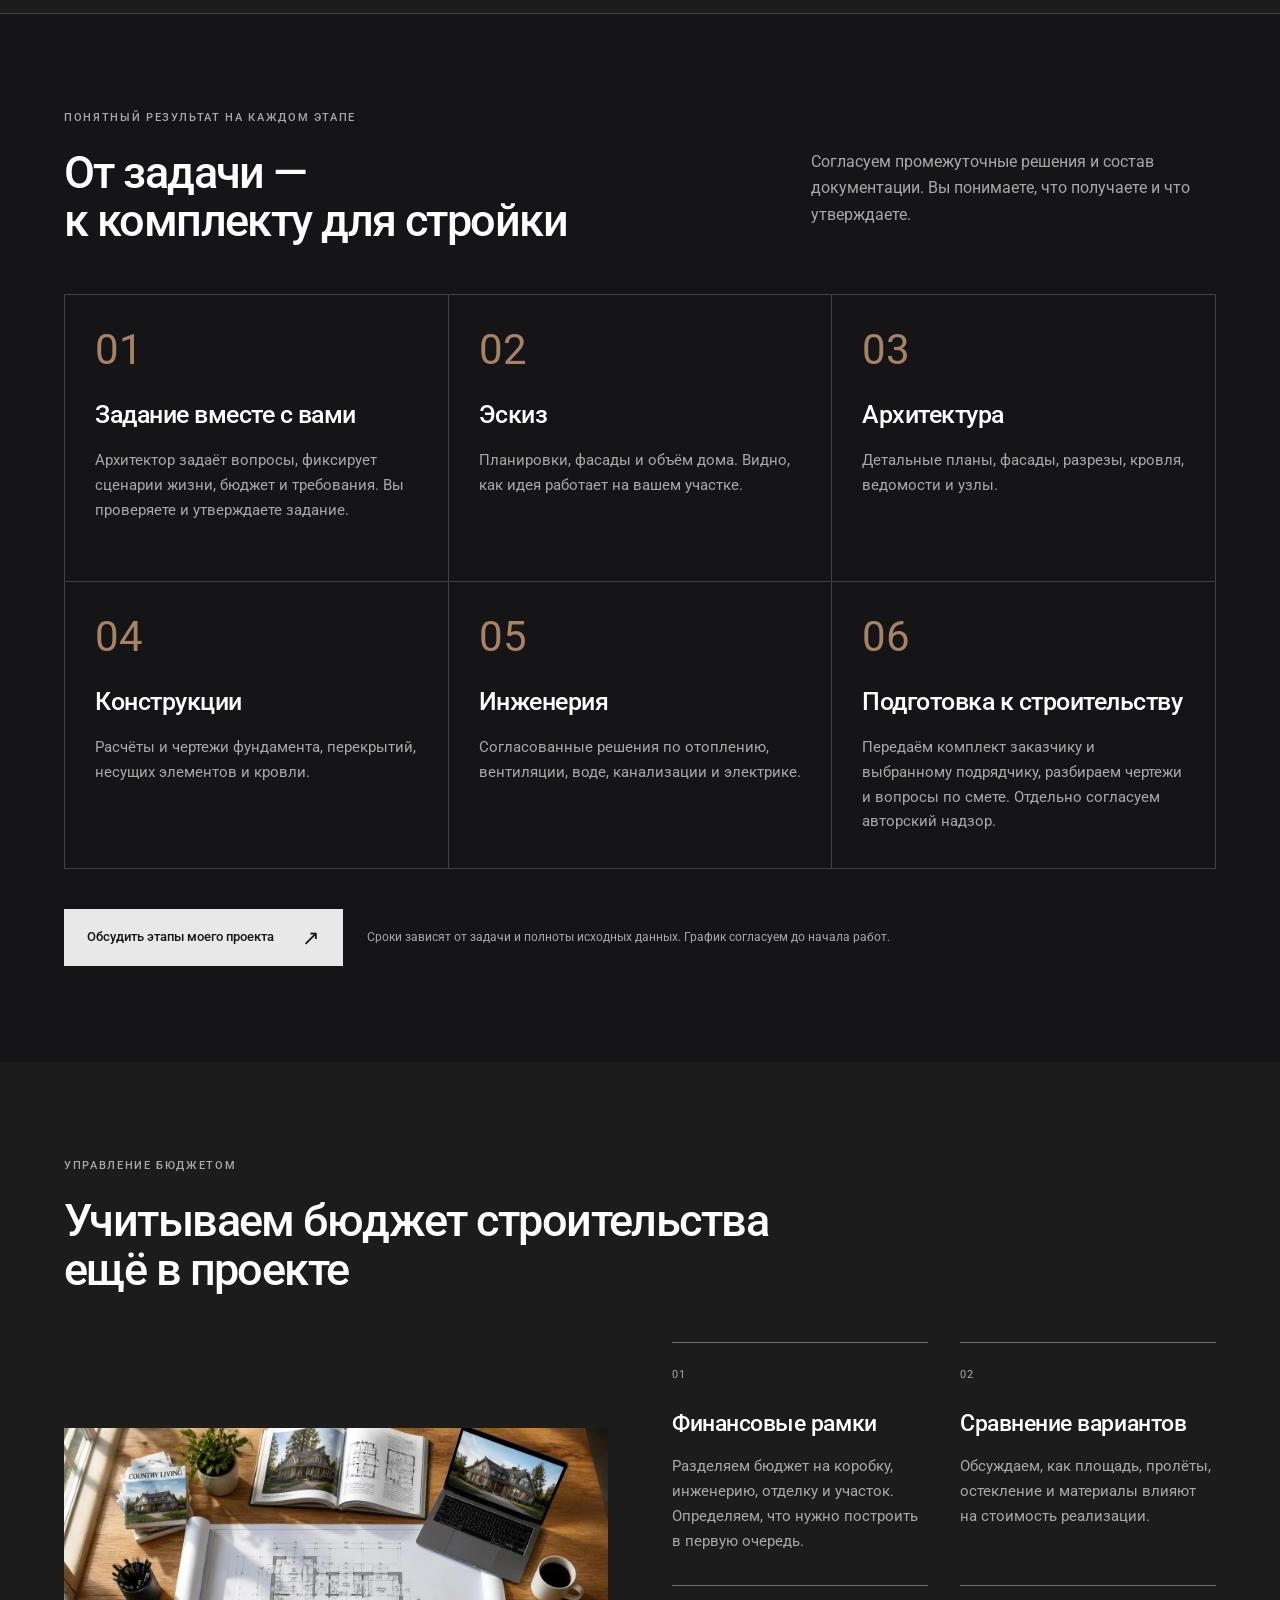
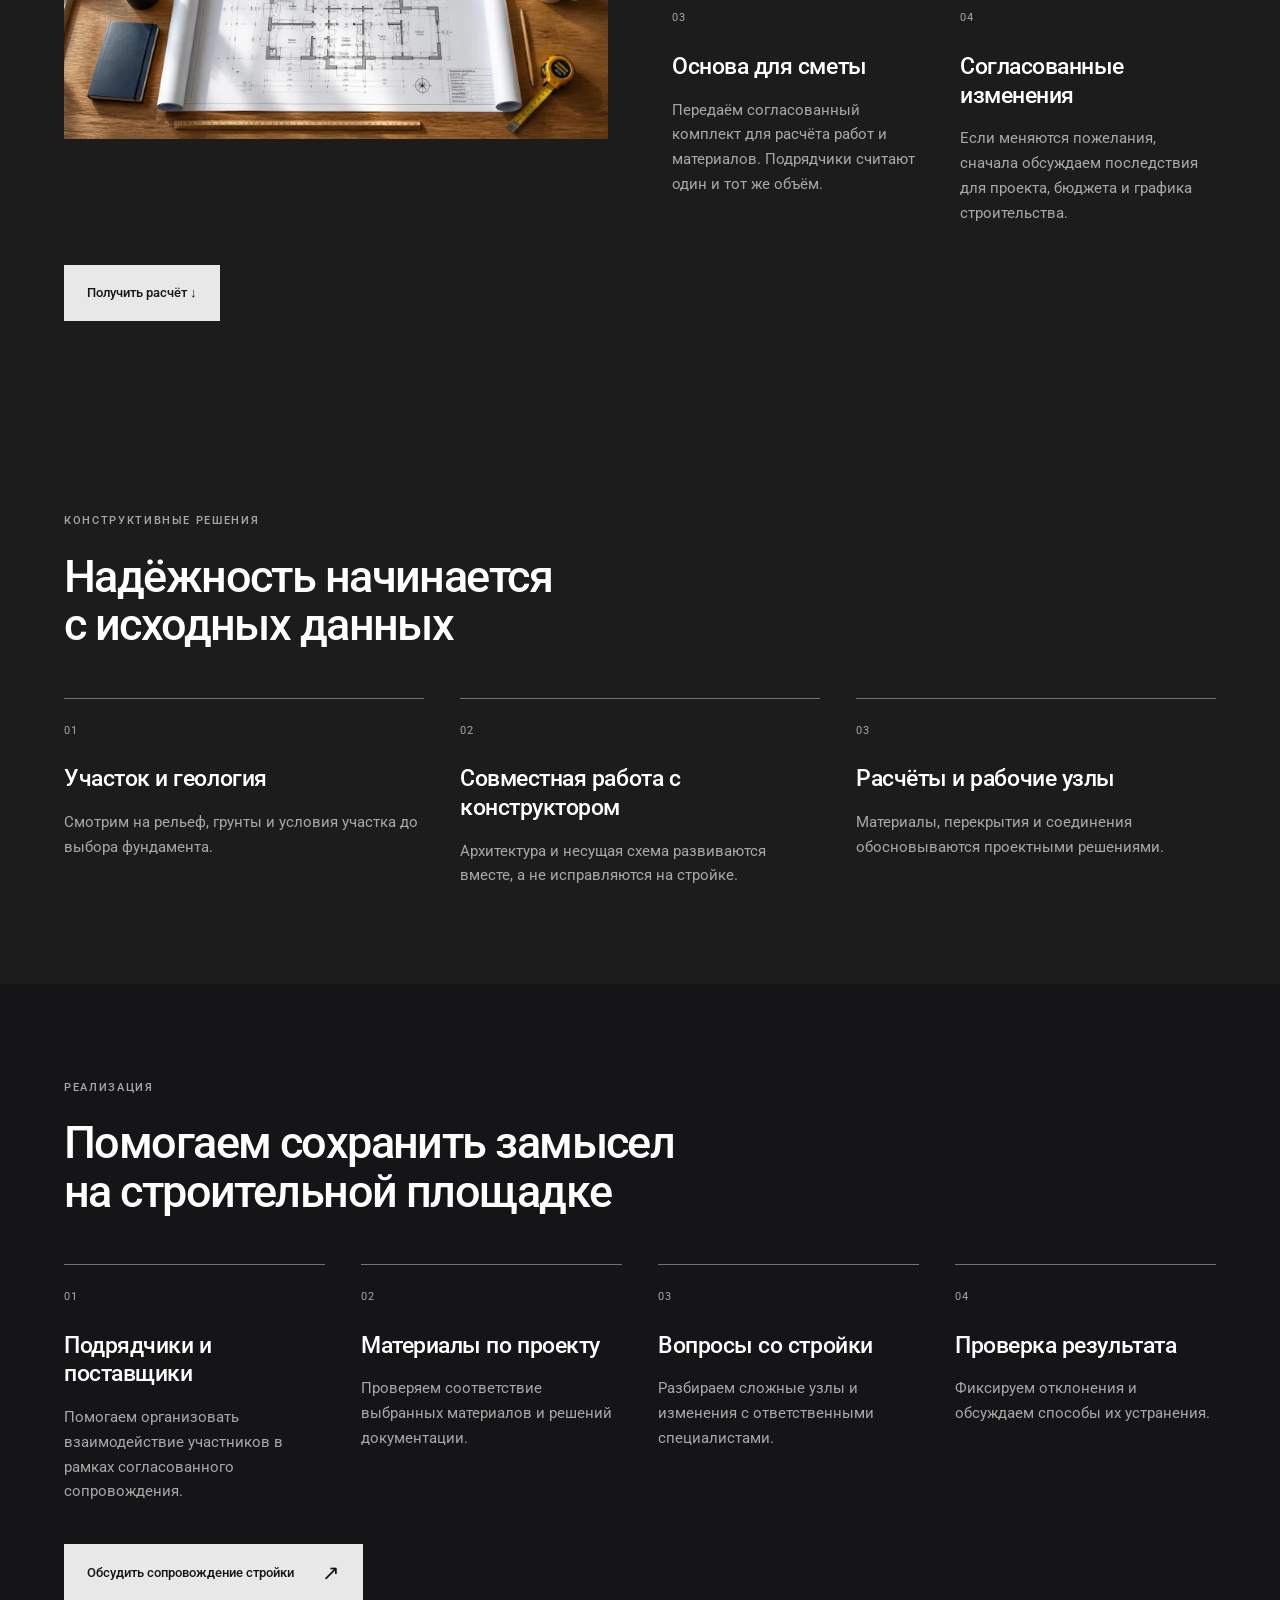
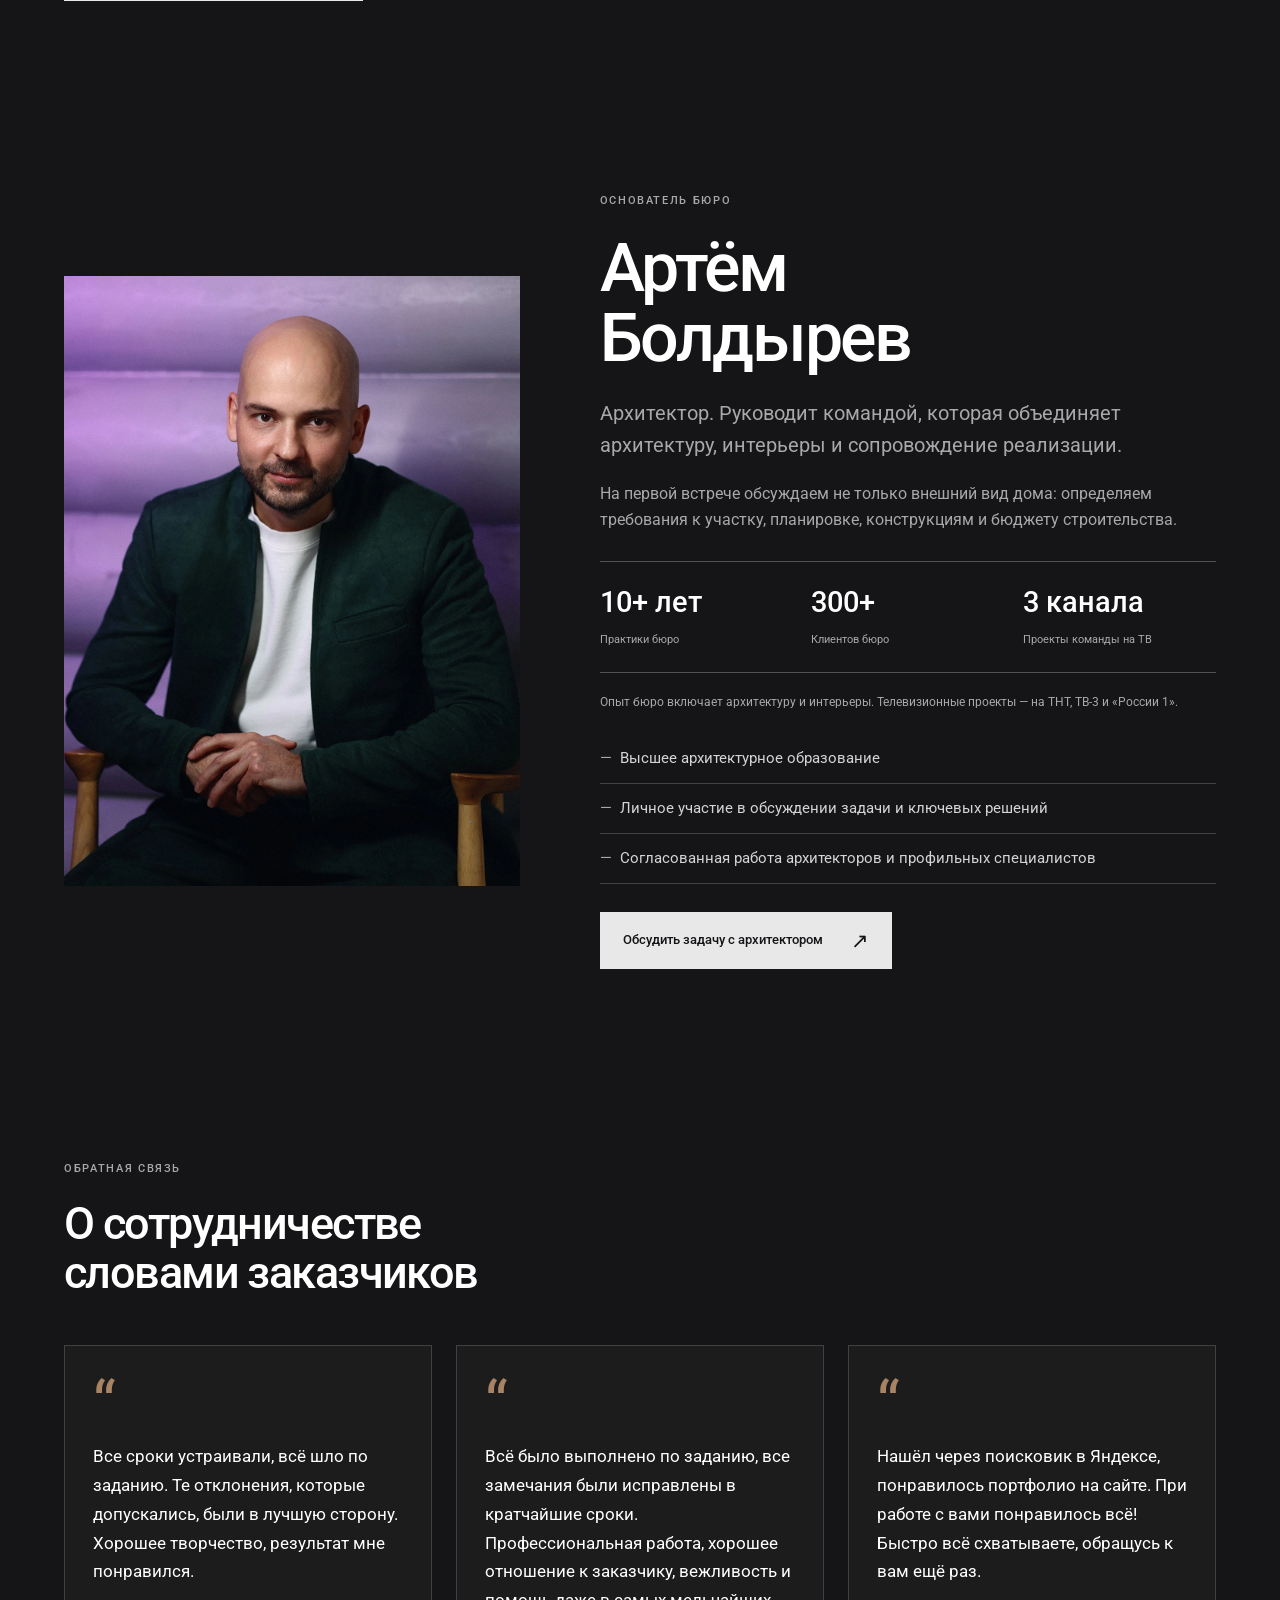
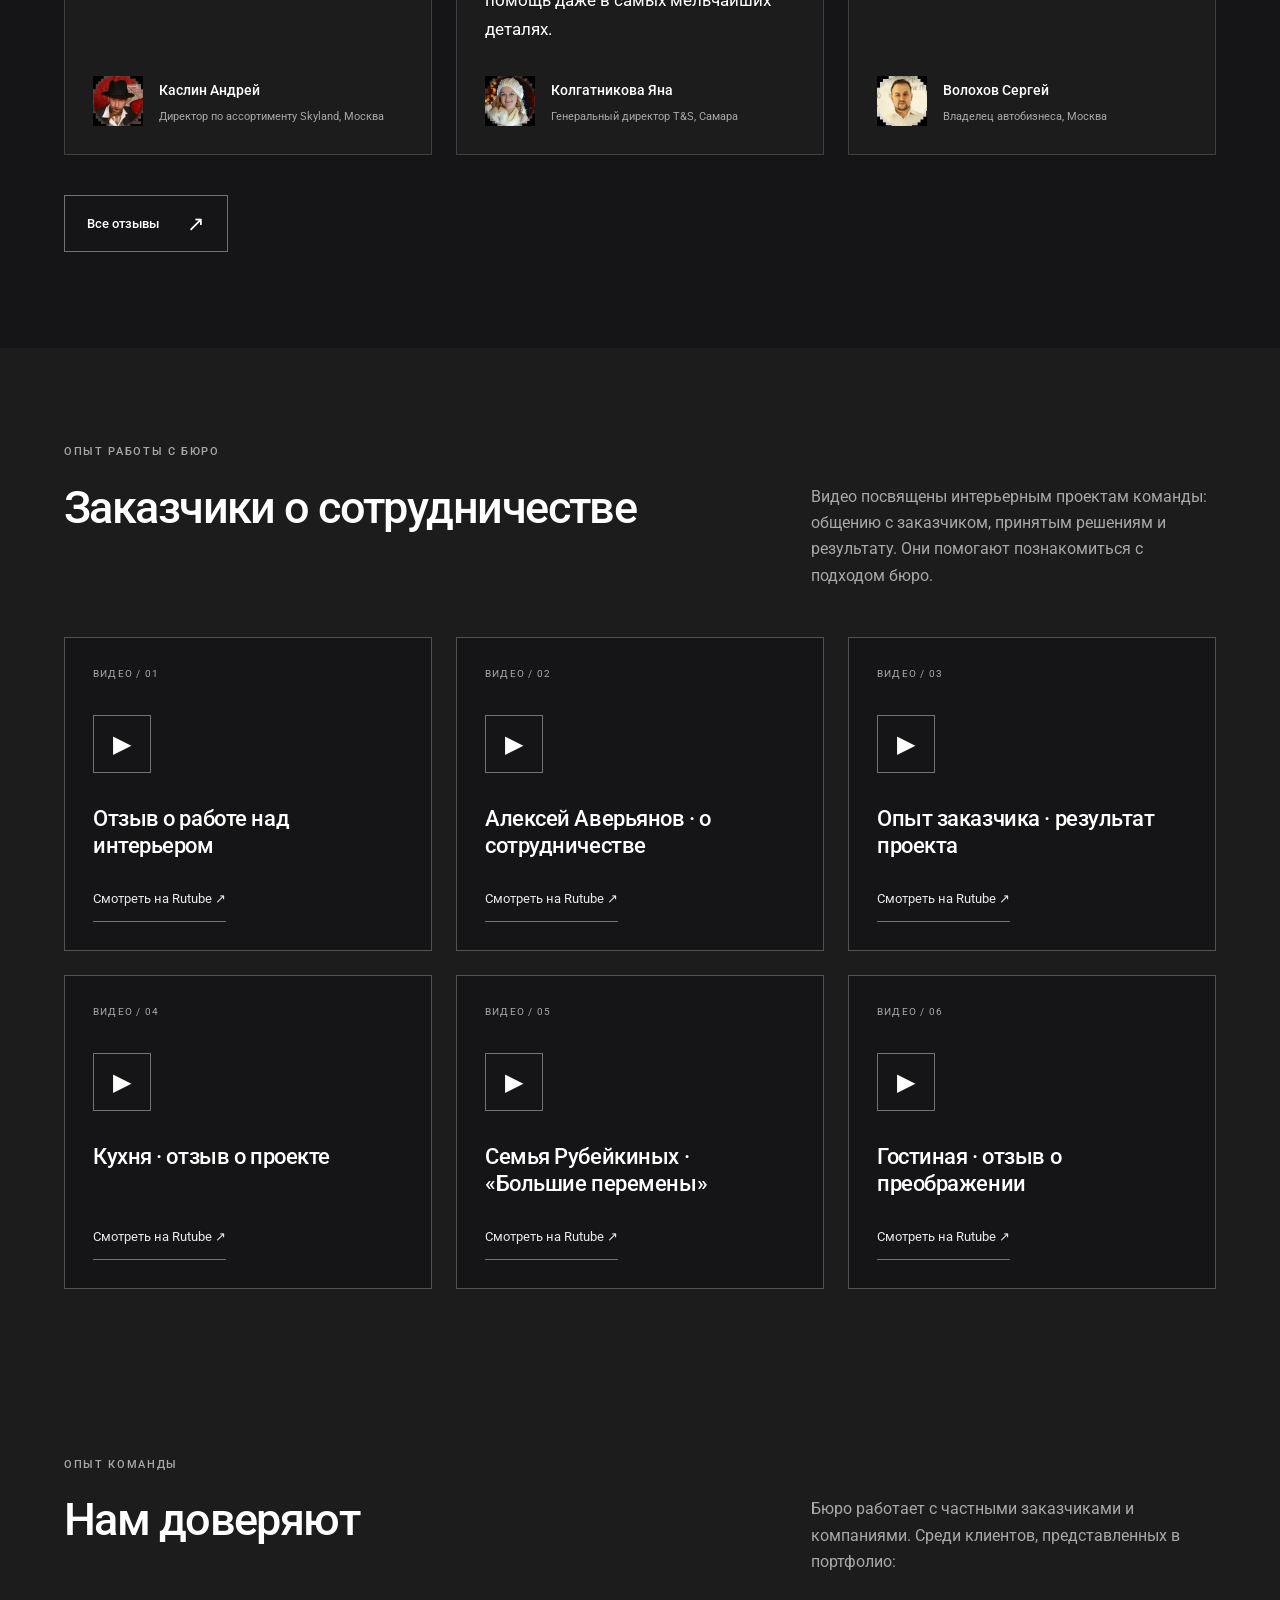
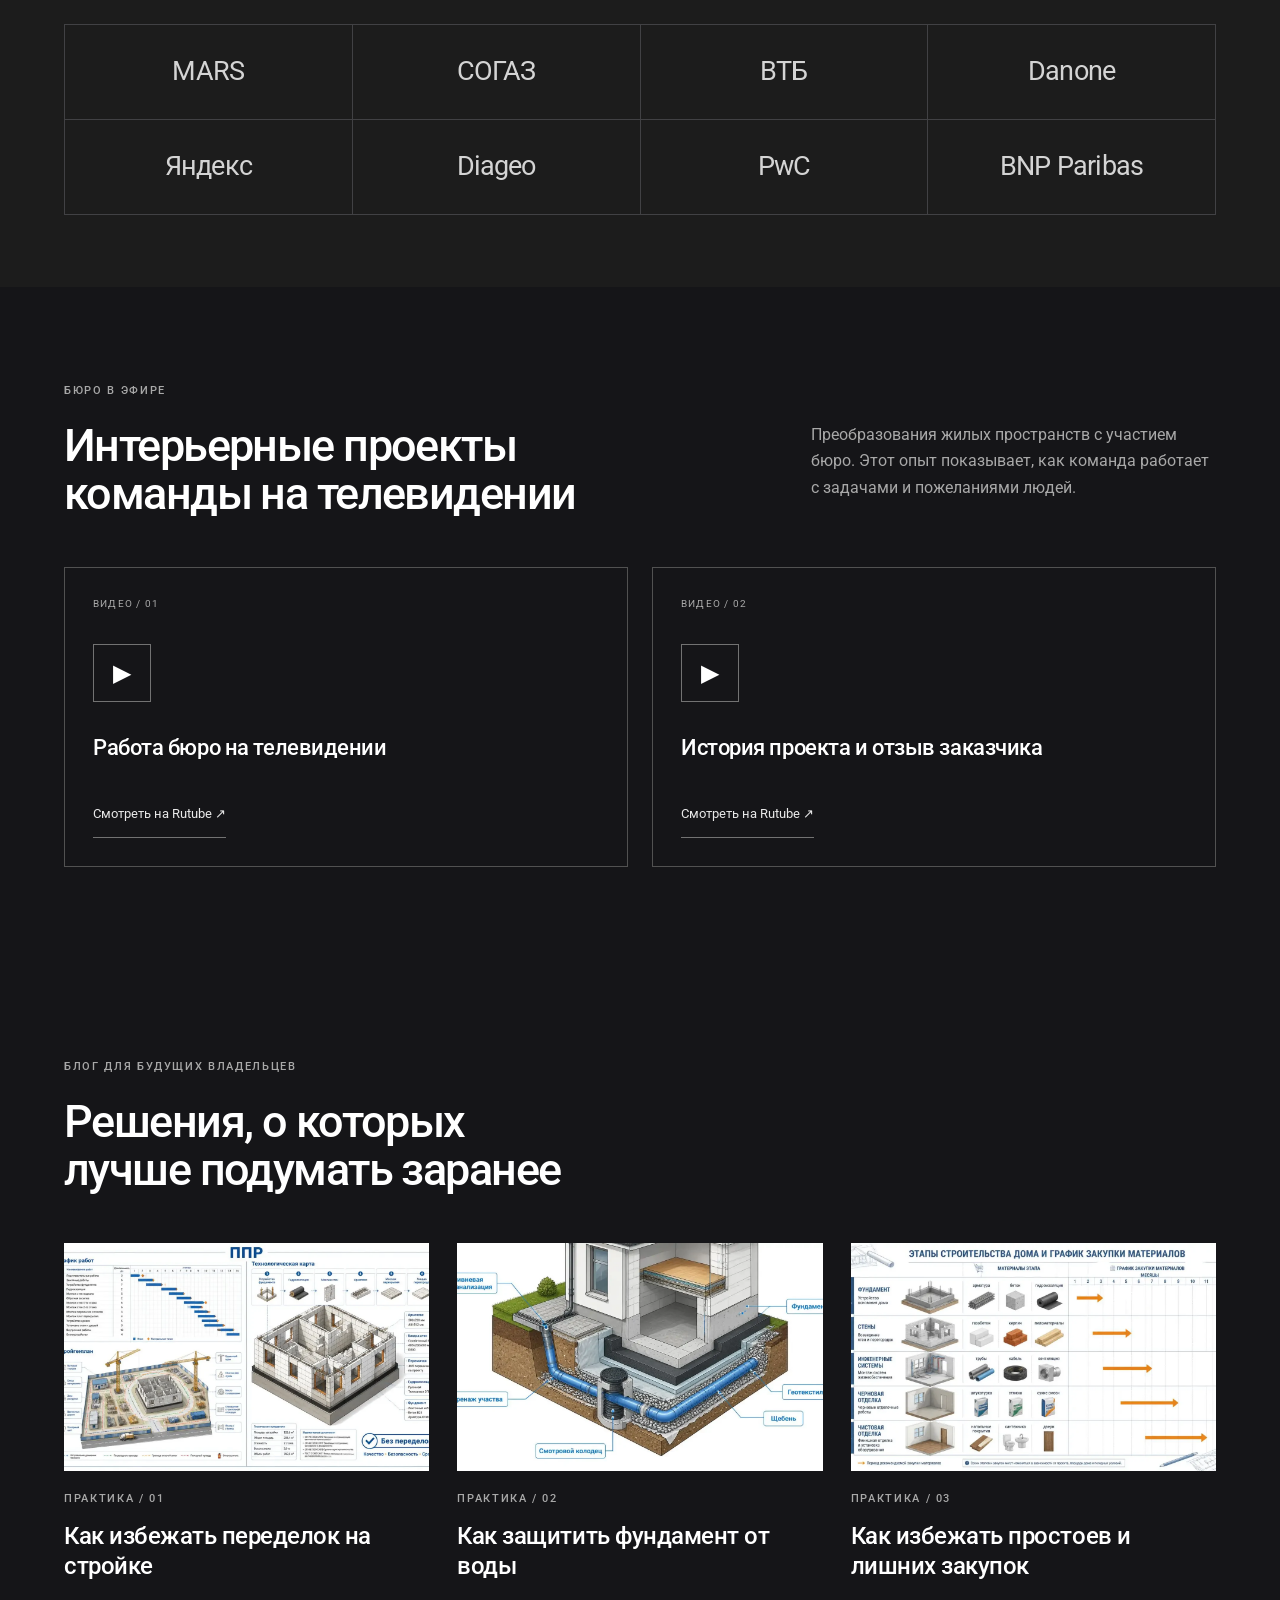
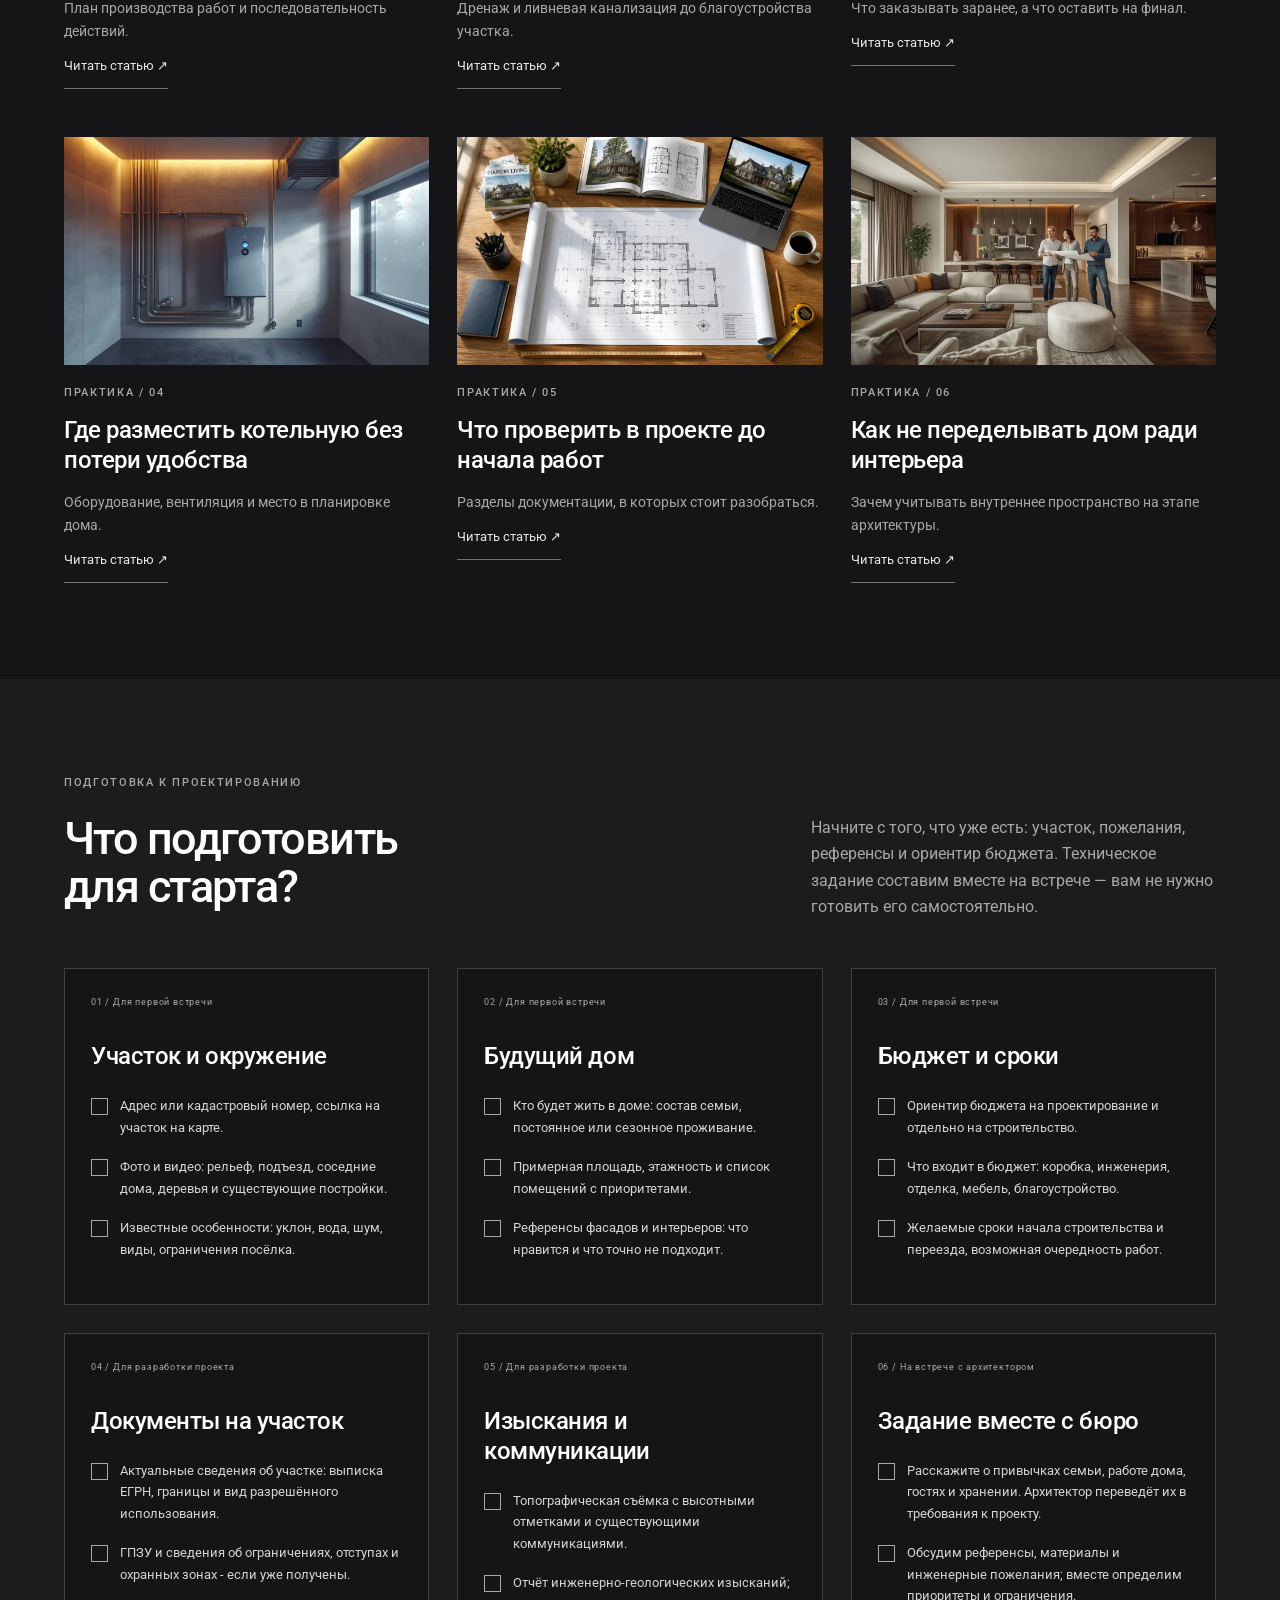
==== commit 50efa549: "Publish reviewed Project Doma pages and updated Figma handoff" ====
--- a/project-doma/index.html
+++ b/project-doma/index.html
@@ -1 +1 @@
-<!doctype html><html lang="ru"><head><meta charset="utf-8"><meta name="viewport" content="width=device-width,initial-scale=1"><meta name="robots" content="noindex,nofollow"><title>Проект дома — архитектура для вашей жизни</title><meta name="description" content="Концепция редизайна архитектурного бюро. Дома, продуманные для жизни."><link rel="stylesheet" href="style.css"><link rel="stylesheet" href="architecture.css"><script src="checklist-data.js" defer></script><script src="catalog-data.js" defer></script><script src="app.js" defer></script></head><body data-page="home"><noscript>Для просмотра интерактивного макета включите JavaScript.</noscript></body></html>
+<!doctype html><html lang="ru"><head><meta charset="utf-8"><meta name="viewport" content="width=device-width,initial-scale=1"><meta name="robots" content="noindex,nofollow"><title>Проект дома — архитектура для вашей жизни</title><meta name="description" content="Концепция редизайна архитектурного бюро. Дома, продуманные для жизни."><link rel="stylesheet" href="style.css"><link rel="stylesheet" href="architecture.css"><script src="checklist-data.js" defer></script><script src="catalog-data.js" defer></script><script src="project-details.js" defer></script><script src="app.js" defer></script></head><body data-page="home"><noscript>Для просмотра интерактивного макета включите JavaScript.</noscript></body></html>
--- a/project-doma/architecture.css
+++ b/project-doma/architecture.css
@@ -9,3 +9,16 @@
 }
 
 .selection-heading{font-size:24px;line-height:1.4;letter-spacing:-.02em;margin-bottom:28px}.selection-heading[hidden]{display:none}
+
+/* Review 09.11.2026: content hierarchy, readable project details, original palette. */
+.utility .office-hours{margin-left:auto}.utility>a{margin-left:28px;font-size:13px;color:#fff}
+.service-tile:nth-child(n+4){grid-column:span 2}.estimate-explanation{max-width:650px}.estimate-explanation strong{font-size:25px;font-weight:500}.estimate-explanation p{font-size:14px;margin-top:12px;max-width:530px}
+.calc-grid{grid-template-columns:.7fr 1.65fr 1fr}.calc-grid select{font-size:13px;padding-right:30px}
+.founder-facts{display:grid;grid-template-columns:repeat(3,1fr);gap:18px;border-top:1px solid #515151;border-bottom:1px solid #515151;padding:24px 0;margin:28px 0 0}.founder-facts strong{display:block;font-size:29px;font-weight:500;line-height:1.15}.founder-facts span{display:block;font-size:11px;color:#a8a8a8;margin-top:12px;line-height:1.5}.founder .small{font-size:12px}
+.package-purpose{font-size:15px;margin:18px 0 24px;line-height:1.6;color:#a8a8a8}.pricing-grid h3{min-height:64px}.album-note{margin-top:20px}
+.project-body{grid-template-columns:minmax(0,1fr) minmax(0,1fr);gap:64px;align-items:start}.project-detail-list{border-top:0;padding-top:0}.project-detail-list h3{font-size:25px;margin:0 0 22px}.detail-row{display:flex;justify-content:space-between;gap:28px}.detail-row:first-of-type{border-top:1px solid #515151}.project-body h2{font-size:43px;line-height:1.15;margin-bottom:28px}.project-body p+p{margin-top:18px}.thumbs{flex-wrap:wrap}.gallery-count{min-width:64px;text-align:center}
+@media(max-width:1150px){.calc-grid{grid-template-columns:.7fr 1.5fr 1fr}.calc-grid select{font-size:12px}.founder-facts strong{font-size:25px}}
+@media(max-width:760px){.utility>a{font-size:11px;margin-left:auto}.service-tile:nth-child(n+4){grid-column:auto}.calc-grid{grid-template-columns:1fr}.calc-grid select{font-size:13px}.estimate-explanation strong{font-size:24px}.founder-facts{gap:10px}.founder-facts strong{font-size:23px}.founder-facts span{font-size:10px}.pricing-grid h3{min-height:0}.project-body{grid-template-columns:1fr;gap:40px}.project-body h2{font-size:34px}.thumb{width:calc((100% - 24px)/4);flex:0 0 calc((100% - 24px)/4)}.thumb img{height:62px}.thumbs{gap:8px}}
+
+.portrait:has(img[src*="artem-portrait"]){background:#d4d4d4}.portrait img[src*="artem-portrait"]{object-fit:cover;object-position:center 22%}
+@media(max-width:760px){.gallery-main>img{height:auto;aspect-ratio:16/10;object-fit:cover}.gallery-controls{bottom:12px}.gallery-controls button{width:34px;height:34px}}
